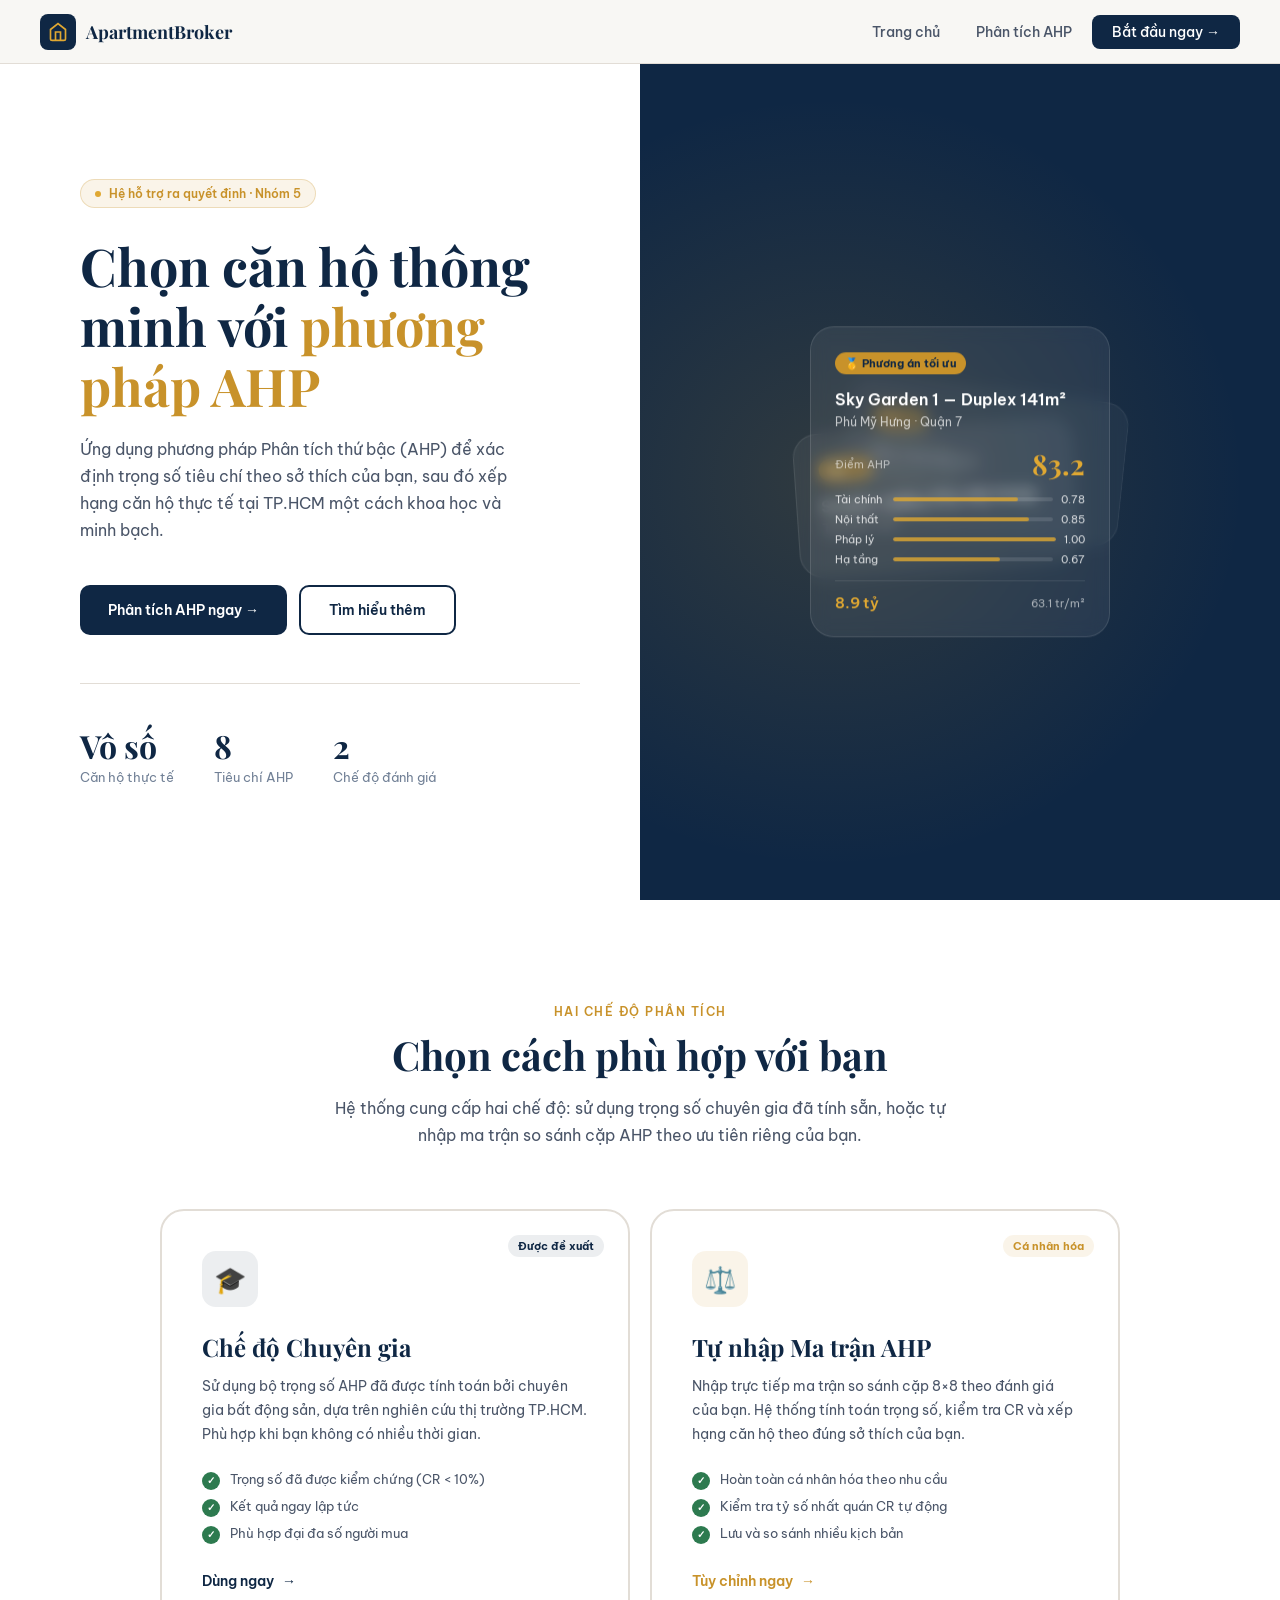
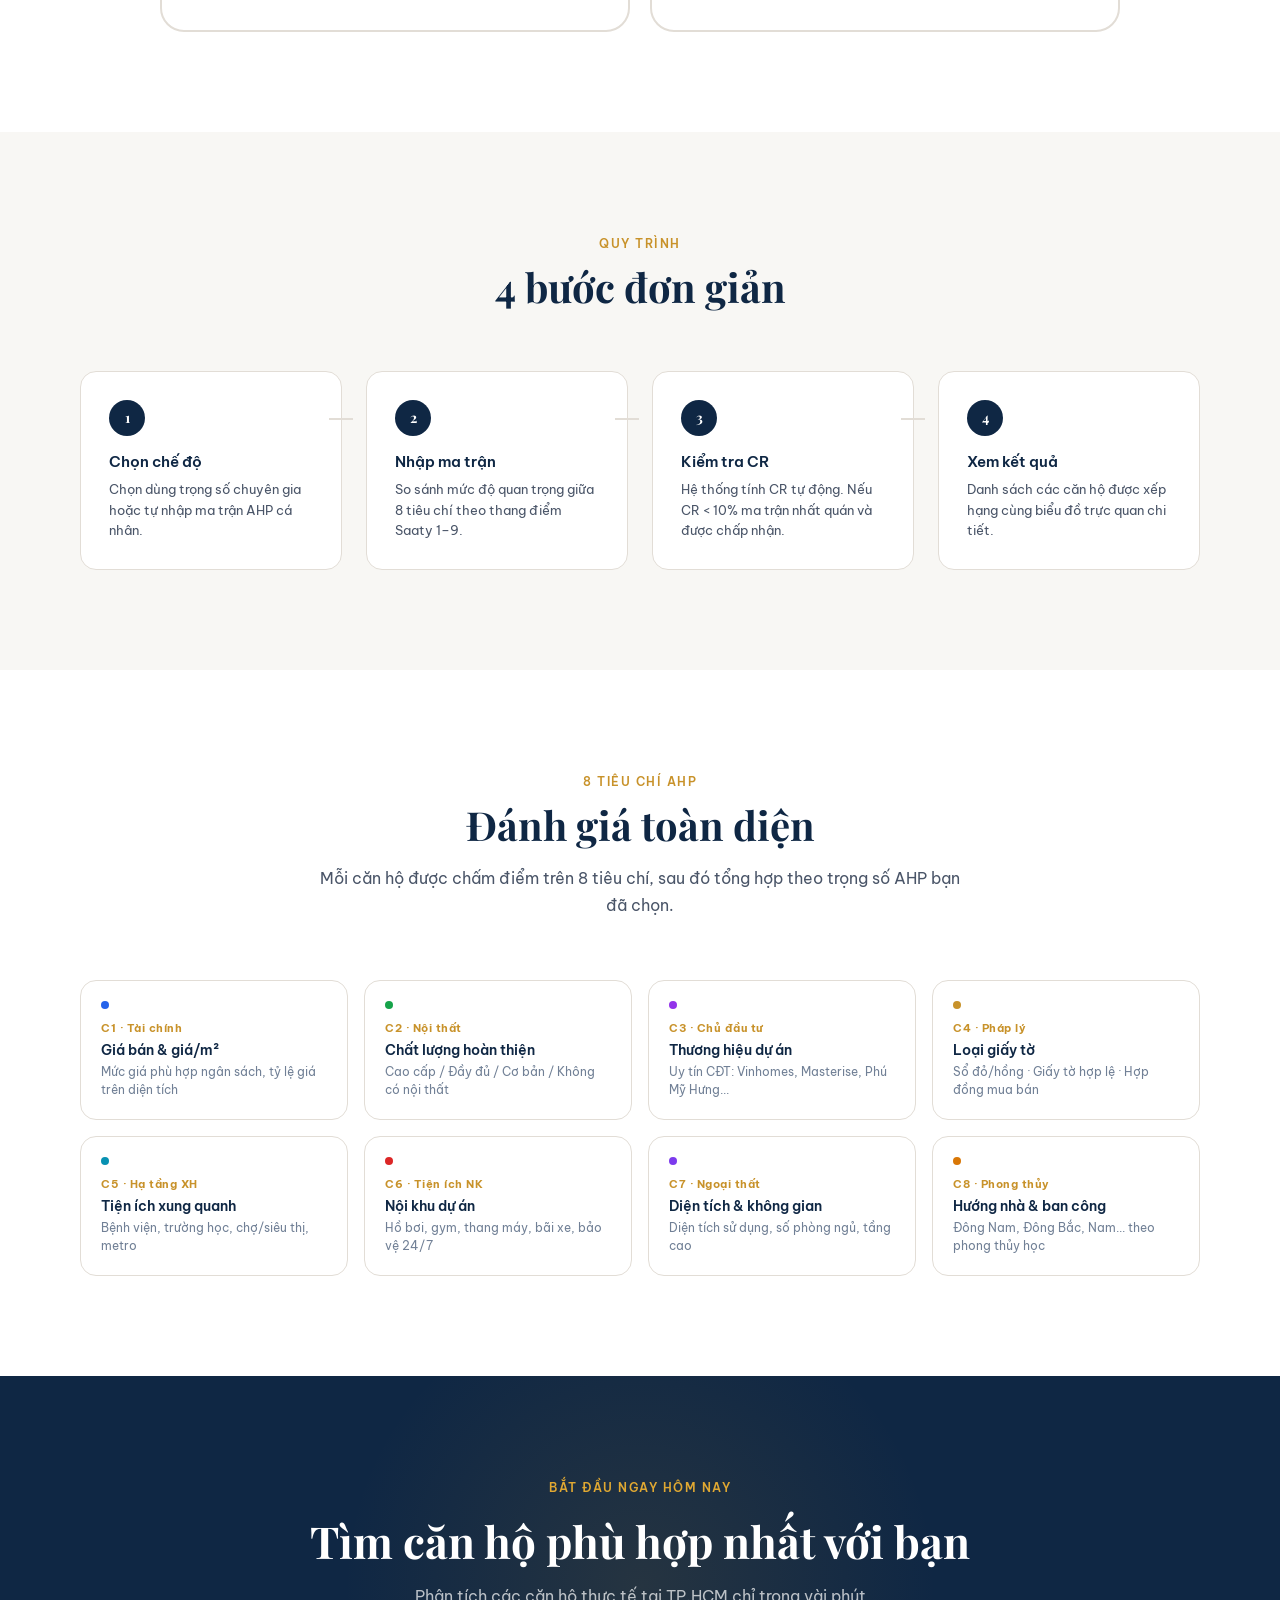
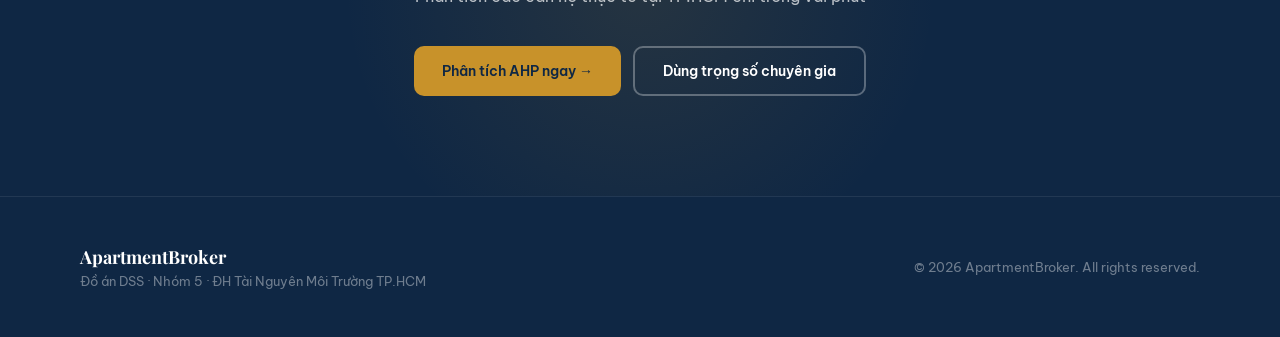
==== Page/index.html @ 1a2596a4 "lan 2" ====
<!DOCTYPE html>
<html lang="vi">

<head>
    <meta charset="UTF-8">
    <meta name="viewport" content="width=device-width, initial-scale=1.0">
    <title>ApartmentBroker — Hệ thống hỗ trợ ra quyết định chọn căn hộ</title>
    <link
        href="https://fonts.googleapis.com/css2?family=Playfair+Display:wght@600;700&family=Be+Vietnam+Pro:wght@300;400;500;600&display=swap"
        rel="stylesheet">
    <link rel="stylesheet" href="./style-index.css">
</head>

<body>
    <!-- Navigation -->
    <nav>
        <a href="index.html" class="nav-logo">
            <div class="nav-logo-icon">
                <svg viewBox="0 0 24 24">
                    <path d="M3 9l9-7 9 7v11a2 2 0 01-2 2H5a2 2 0 01-2-2z" />
                    <polyline points="9 22 9 12 15 12 15 22" />
                </svg>
            </div>
            <span class="nav-brand">ApartmentBroker</span>
        </a>
        <div class="nav-links">
            <a href="index.html">Trang chủ</a>
            <a href="ahp.html">Phân tích AHP</a>
            <a href="ahp.html" class="btn nav-cta">Bắt đầu ngay →</a>
        </div>
    </nav>

    <!-- Hero -->
    <section class="hero">
        <div class="hero-left">
            <div class="hero-tag">Hệ hỗ trợ ra quyết định · Nhóm 5</div>
            <h1 class="hero-h1">Chọn căn hộ thông minh với <em>phương pháp AHP</em></h1>
            <p class="hero-sub">Ứng dụng phương pháp Phân tích thứ bậc (AHP) để xác định trọng số tiêu chí theo sở thích
                của bạn, sau đó xếp hạng căn hộ thực tế tại TP.HCM một cách khoa học và minh bạch.</p>
            <div class="hero-actions">
                <a href="ahp.html" class="btn btn-primary">Phân tích AHP ngay →</a>
                <a href="#how" class="btn btn-outline">Tìm hiểu thêm</a>
            </div>
            <div class="hero-stats">
                <div>
                    <div class="stat-n">Vô số</div>
                    <div class="stat-l">Căn hộ thực tế</div>
                </div>
                <div>
                    <div class="stat-n">8</div>
                    <div class="stat-l">Tiêu chí AHP</div>
                </div>
                <div>
                    <div class="stat-n">2</div>
                    <div class="stat-l">Chế độ đánh giá</div>
                </div>
            </div>
        </div>
        <div class="hero-right">
            <div class="hero-card-stack">
                <div class="hero-card back2">
                    <div class="hc-rank">🥈 #2</div>
                    <div class="hc-title">Scenic Valley Phú Mỹ Hưng</div>
                    <div class="hc-loc">Tân Phú · Q.7</div>
                </div>
                <div class="hero-card back1">
                    <div class="hc-rank">🥉 #3</div>
                    <div class="hc-title">Sky Garden 2</div>
                    <div class="hc-loc">Tân Phong · Q.7</div>
                </div>
                <div class="hero-card main">
                    <div class="hc-rank">🥇 Phương án tối ưu</div>
                    <div class="hc-title">Sky Garden 1 — Duplex 141m²</div>
                    <div class="hc-loc">Phú Mỹ Hưng · Quận 7</div>
                    <div class="hc-score-row">
                        <span class="hc-score-label">Điểm AHP</span>
                        <span class="hc-score-val">83.2</span>
                    </div>
                    <div class="hc-bars">
                        <div class="hc-bar-row"><span style="width:50px">Tài chính</span>
                            <div class="hc-bar-bg">
                                <div class="hc-bar-fill" style="width:78%"></div>
                            </div><span>0.78</span>
                        </div>
                        <div class="hc-bar-row"><span style="width:50px">Nội thất</span>
                            <div class="hc-bar-bg">
                                <div class="hc-bar-fill" style="width:85%"></div>
                            </div><span>0.85</span>
                        </div>
                        <div class="hc-bar-row"><span style="width:50px">Pháp lý</span>
                            <div class="hc-bar-bg">
                                <div class="hc-bar-fill" style="width:100%"></div>
                            </div><span>1.00</span>
                        </div>
                        <div class="hc-bar-row"><span style="width:50px">Hạ tầng</span>
                            <div class="hc-bar-bg">
                                <div class="hc-bar-fill" style="width:67%"></div>
                            </div><span>0.67</span>
                        </div>
                    </div>
                    <div class="hc-price">
                        <span class="hc-price-val">8.9 tỷ</span>
                        <span class="hc-price-m2">63.1 tr/m²</span>
                    </div>
                </div>
            </div>
        </div>
    </section>

    <!-- 2 MODES -->
    <section class="section section-alt" id="how">
        <div class="section-center fade-up">
            <div class="section-tag">Hai chế độ phân tích</div>
            <h2 class="section-h2">Chọn cách phù hợp với bạn</h2>
            <p class="section-sub">Hệ thống cung cấp hai chế độ: sử dụng trọng số chuyên gia đã tính sẵn, hoặc tự nhập
                ma trận so sánh cặp AHP theo ưu tiên riêng của bạn.</p>
        </div>
        <div class="modes-grid fade-up">
            <a href="ahp.html?mode=expert" class="mode-card">
                <span class="mode-badge badge-navy">Được đề xuất</span>
                <div class="mode-icon icon-navy">🎓</div>
                <div class="mode-title">Chế độ Chuyên gia</div>
                <div class="mode-desc">Sử dụng bộ trọng số AHP đã được tính toán bởi chuyên gia bất động sản, dựa trên
                    nghiên cứu thị trường TP.HCM. Phù hợp khi bạn không có nhiều thời gian.</div>
                <div class="mode-points">
                    <div class="mode-point">Trọng số đã được kiểm chứng (CR &lt; 10%)</div>
                    <div class="mode-point">Kết quả ngay lập tức</div>
                    <div class="mode-point">Phù hợp đại đa số người mua</div>
                </div>
                <div class="mode-arrow">Dùng ngay <span>→</span></div>
            </a>
            <a href="ahp.html?mode=custom" class="mode-card gold">
                <span class="mode-badge badge-gold">Cá nhân hóa</span>
                <div class="mode-icon icon-gold">⚖️</div>
                <div class="mode-title">Tự nhập Ma trận AHP</div>
                <div class="mode-desc">Nhập trực tiếp ma trận so sánh cặp 8×8 theo đánh giá của bạn. Hệ thống tính toán
                    trọng số, kiểm tra CR và xếp hạng căn hộ theo đúng sở thích của bạn.</div>
                <div class="mode-points">
                    <div class="mode-point">Hoàn toàn cá nhân hóa theo nhu cầu</div>
                    <div class="mode-point">Kiểm tra tỷ số nhất quán CR tự động</div>
                    <div class="mode-point">Lưu và so sánh nhiều kịch bản</div>
                </div>
                <div class="mode-arrow" style="color:var(--gold)">Tùy chỉnh ngay <span>→</span></div>
            </a>
        </div>
    </section>

    <!-- STEPS -->
    <section class="section" id="steps">
        <div class="section-center fade-up">
            <div class="section-tag">Quy trình</div>
            <h2 class="section-h2">4 bước đơn giản</h2>
        </div>
        <div class="steps fade-up">
            <div class="step">
                <div class="step-num">1</div>
                <div class="step-line"></div>
                <div class="step-title">Chọn chế độ</div>
                <div class="step-desc">Chọn dùng trọng số chuyên gia hoặc tự nhập ma trận AHP cá nhân.</div>
            </div>
            <div class="step">
                <div class="step-num">2</div>
                <div class="step-line"></div>
                <div class="step-title">Nhập ma trận</div>
                <div class="step-desc">So sánh mức độ quan trọng giữa 8 tiêu chí theo thang điểm Saaty 1–9.</div>
            </div>
            <div class="step">
                <div class="step-num">3</div>
                <div class="step-line"></div>
                <div class="step-title">Kiểm tra CR</div>
                <div class="step-desc">Hệ thống tính CR tự động. Nếu CR &lt; 10% ma trận nhất quán và được chấp nhận.
                </div>
            </div>
            <div class="step">
                <div class="step-num">4</div>
                <div class="step-line"></div>
                <div class="step-title">Xem kết quả</div>
                <div class="step-desc">Danh sách các căn hộ được xếp hạng cùng biểu đồ trực quan chi tiết.</div>
            </div>
        </div>
    </section>

    <!-- CRITERIA -->
    <section class="section section-alt">
        <div class="section-center fade-up">
            <div class="section-tag">8 Tiêu chí AHP</div>
            <h2 class="section-h2">Đánh giá toàn diện</h2>
            <p class="section-sub">Mỗi căn hộ được chấm điểm trên 8 tiêu chí, sau đó tổng hợp theo trọng số AHP bạn đã
                chọn.</p>
        </div>
        <div class="criteria-grid fade-up">
            <div class="crit">
                <div class="crit-dot" style="background:#2563eb"></div>
                <div class="crit-id">C1 · Tài chính</div>
                <div class="crit-name">Giá bán & giá/m²</div>
                <div class="crit-desc">Mức giá phù hợp ngân sách, tỷ lệ giá trên diện tích</div>
            </div>
            <div class="crit">
                <div class="crit-dot" style="background:#16a34a"></div>
                <div class="crit-id">C2 · Nội thất</div>
                <div class="crit-name">Chất lượng hoàn thiện</div>
                <div class="crit-desc">Cao cấp / Đầy đủ / Cơ bản / Không có nội thất</div>
            </div>
            <div class="crit">
                <div class="crit-dot" style="background:#9333ea"></div>
                <div class="crit-id">C3 · Chủ đầu tư</div>
                <div class="crit-name">Thương hiệu dự án</div>
                <div class="crit-desc">Uy tín CĐT: Vinhomes, Masterise, Phú Mỹ Hưng...</div>
            </div>
            <div class="crit">
                <div class="crit-dot" style="background:#c8922a"></div>
                <div class="crit-id">C4 · Pháp lý</div>
                <div class="crit-name">Loại giấy tờ</div>
                <div class="crit-desc">Sổ đỏ/hồng · Giấy tờ hợp lệ · Hợp đồng mua bán</div>
            </div>
            <div class="crit">
                <div class="crit-dot" style="background:#0891b2"></div>
                <div class="crit-id">C5 · Hạ tầng XH</div>
                <div class="crit-name">Tiện ích xung quanh</div>
                <div class="crit-desc">Bệnh viện, trường học, chợ/siêu thị, metro</div>
            </div>
            <div class="crit">
                <div class="crit-dot" style="background:#dc2626"></div>
                <div class="crit-id">C6 · Tiện ích NK</div>
                <div class="crit-name">Nội khu dự án</div>
                <div class="crit-desc">Hồ bơi, gym, thang máy, bãi xe, bảo vệ 24/7</div>
            </div>
            <div class="crit">
                <div class="crit-dot" style="background:#7c3aed"></div>
                <div class="crit-id">C7 · Ngoại thất</div>
                <div class="crit-name">Diện tích & không gian</div>
                <div class="crit-desc">Diện tích sử dụng, số phòng ngủ, tầng cao</div>
            </div>
            <div class="crit">
                <div class="crit-dot" style="background:#d97706"></div>
                <div class="crit-id">C8 · Phong thủy</div>
                <div class="crit-name">Hướng nhà & ban công</div>
                <div class="crit-desc">Đông Nam, Đông Bắc, Nam... theo phong thủy học</div>
            </div>
        </div>
    </section>

    <!-- CTA -->
    <section class="cta-section">
        <div style="position:relative;z-index:1">
            <div class="section-tag" style="color:var(--gold2);margin-bottom:16px">Bắt đầu ngay hôm nay</div>
            <h2 class="cta-h2">Tìm căn hộ phù hợp nhất với bạn</h2>
            <p class="cta-sub">Phân tích các căn hộ thực tế tại TP.HCM chỉ trong vài phút</p>
            <div style="display:flex;gap:12px;justify-content:center;flex-wrap:wrap">
                <a href="ahp.html" class="btn btn-gold">Phân tích AHP ngay →</a>
                <a href="ahp.html?mode=expert" class="btn btn-ghost-white">Dùng trọng số chuyên gia</a>
            </div>
        </div>
    </section>

    <!-- FOOTER -->
    <footer>
        <div>
            <div class="footer-brand">ApartmentBroker</div>
            <div class="footer-text" style="margin-top:4px">Đồ án DSS · Nhóm 5 · ĐH Tài Nguyên Môi Trường TP.HCM</div>
        </div>
        <div class="footer-text">© 2026 ApartmentBroker. All rights reserved.</div>
    </footer>

    <script>
        // Scroll animations
        const obs = new IntersectionObserver(entries => {
            entries.forEach(e => { if (e.isIntersecting) e.target.classList.add('visible') });
        }, { threshold: .1 });
        document.querySelectorAll('.fade-up').forEach(el => obs.observe(el));
    </script>
</body>

</html>
---- Page/style-index.css ----
* {
    margin: 0;
    padding: 0;
    box-sizing: border-box
}

:root {
    --navy: #0f2744;
    --navy2: #1a3a5c;
    --navy3: #234870;
    --gold: #c8922a;
    --gold2: #e0a832;
    --gold3: #f5c842;
    --bg: #f8f7f4;
    --bg2: #ffffff;
    --bg3: #f0ede8;
    --text: #1a1a1a;
    --text2: #4a5568;
    --text3: #718096;
    --border: #e2ddd6;
    --green: #2d7a4f;
    --r: 10px;
    --r2: 16px;
    --r3: 24px;
    --shadow: 0 4px 24px rgba(15, 39, 68, .08);
    --shadow2: 0 8px 40px rgba(15, 39, 68, .14);
}

html {
    scroll-behavior: smooth
}

body {
    font-family: 'Be Vietnam Pro', sans-serif;
    background: var(--bg);
    color: var(--text);
    overflow-x: hidden
}

/* ── NAV ── */
nav {
    position: fixed;
    top: 0;
    left: 0;
    right: 0;
    z-index: 100;
    background: rgba(248, 247, 244, .95);
    backdrop-filter: blur(12px);
    border-bottom: 1px solid var(--border);
    padding: 0 40px;
    height: 64px;
    display: flex;
    align-items: center;
    gap: 32px
}

.nav-logo {
    display: flex;
    align-items: center;
    gap: 10px;
    text-decoration: none
}

.nav-logo-icon {
    width: 36px;
    height: 36px;
    background: var(--navy);
    border-radius: 8px;
    display: flex;
    align-items: center;
    justify-content: center
}

.nav-logo-icon svg {
    width: 20px;
    height: 20px;
    fill: none;
    stroke: var(--gold2);
    stroke-width: 2
}

.nav-brand {
    font-family: 'Playfair Display', serif;
    font-size: 18px;
    font-weight: 700;
    color: var(--navy)
}

.nav-links {
    display: flex;
    gap: 4px;
    margin-left: auto
}

.nav-links a {
    padding: 8px 16px;
    border-radius: 8px;
    font-size: 14px;
    font-weight: 500;
    color: var(--text2);
    text-decoration: none;
    transition: .15s
}

.nav-links a:hover {
    color: var(--navy);
    background: var(--bg3)
}

.nav-cta {
    background: var(--navy) !important;
    color: white !important;
    padding: 8px 20px !important
}

.nav-cta:hover {
    background: var(--navy2) !important
}

/* ── HERO ── */
.hero {
    min-height: 100vh;
    display: grid;
    grid-template-columns: 1fr 1fr;
    gap: 0;
    padding-top: 64px;
    overflow: hidden
}

.hero-left {
    padding: 80px 60px 80px 80px;
    display: flex;
    flex-direction: column;
    justify-content: center;
    background: var(--bg2)
}

.hero-tag {
    display: inline-flex;
    align-items: center;
    gap: 8px;
    background: rgba(200, 146, 42, .1);
    border: 1px solid rgba(200, 146, 42, .25);
    border-radius: 100px;
    padding: 6px 14px;
    font-size: 12px;
    font-weight: 600;
    color: var(--gold);
    margin-bottom: 28px;
    width: fit-content
}

.hero-tag::before {
    content: '';
    width: 6px;
    height: 6px;
    background: var(--gold2);
    border-radius: 50%
}

.hero-h1 {
    font-family: 'Playfair Display', serif;
    font-size: 52px;
    font-weight: 700;
    line-height: 1.15;
    color: var(--navy);
    margin-bottom: 20px
}

.hero-h1 em {
    font-style: normal;
    color: var(--gold)
}

.hero-sub {
    font-size: 16px;
    color: var(--text2);
    line-height: 1.7;
    max-width: 440px;
    margin-bottom: 40px
}

.hero-actions {
    display: flex;
    gap: 12px;
    flex-wrap: wrap
}

.btn {
    padding: 14px 28px;
    border-radius: var(--r);
    border: none;
    font-family: 'Be Vietnam Pro', sans-serif;
    font-size: 14px;
    font-weight: 600;
    cursor: pointer;
    transition: .2s;
    text-decoration: none;
    display: inline-flex;
    align-items: center;
    gap: 8px
}

.btn-primary {
    background: var(--navy);
    color: white
}

.btn-primary:hover {
    background: var(--navy2);
    transform: translateY(-1px);
    box-shadow: var(--shadow2)
}

.btn-outline {
    background: transparent;
    color: var(--navy);
    border: 2px solid var(--navy)
}

.btn-outline:hover {
    background: var(--navy);
    color: white
}

.hero-stats {
    display: flex;
    gap: 40px;
    margin-top: 48px;
    padding-top: 40px;
    border-top: 1px solid var(--border)
}

.stat-n {
    font-family: 'Playfair Display', serif;
    font-size: 32px;
    font-weight: 700;
    color: var(--navy)
}

.stat-l {
    font-size: 13px;
    color: var(--text3);
    margin-top: 2px
}

.hero-right {
    background: var(--navy);
    position: relative;
    overflow: hidden;
    display: flex;
    align-items: center;
    justify-content: center
}

.hero-right::before {
    content: '';
    position: absolute;
    inset: 0;
    background: radial-gradient(ellipse at 30% 50%, rgba(200, 146, 42, .18) 0%, transparent 65%)
}

.hero-card-stack {
    position: relative;
    width: 340px;
    height: 420px
}

.hero-card {
    position: absolute;
    background: rgba(255, 255, 255, .07);
    backdrop-filter: blur(8px);
    border: 1px solid rgba(255, 255, 255, .12);
    border-radius: var(--r3);
    padding: 24px;
    color: white
}

.hero-card.main {
    width: 300px;
    top: 50%;
    left: 50%;
    transform: translate(-50%, -50%);
    z-index: 3
}

.hero-card.back1 {
    width: 280px;
    top: calc(50% - 20px);
    left: calc(50% + 24px);
    transform: translate(-50%, -50%) rotate(6deg);
    z-index: 1;
    opacity: .5
}

.hero-card.back2 {
    width: 280px;
    top: calc(50% + 16px);
    left: calc(50% - 24px);
    transform: translate(-50%, -50%) rotate(-4deg);
    z-index: 2;
    opacity: .7
}

.hc-rank {
    display: inline-flex;
    align-items: center;
    gap: 6px;
    background: var(--gold);
    color: var(--navy);
    font-size: 11px;
    font-weight: 700;
    padding: 4px 10px;
    border-radius: 100px;
    margin-bottom: 14px
}

.hc-title {
    font-size: 16px;
    font-weight: 600;
    margin-bottom: 4px;
    line-height: 1.4
}

.hc-loc {
    font-size: 12px;
    opacity: .7;
    margin-bottom: 16px
}

.hc-score-row {
    display: flex;
    justify-content: space-between;
    align-items: center;
    margin-bottom: 10px
}

.hc-score-label {
    font-size: 11px;
    opacity: .6
}

.hc-score-val {
    font-family: 'Playfair Display', serif;
    font-size: 28px;
    font-weight: 700;
    color: var(--gold2)
}

.hc-bars {
    display: flex;
    flex-direction: column;
    gap: 6px
}

.hc-bar-row {
    display: flex;
    align-items: center;
    gap: 8px;
    font-size: 11px;
    opacity: .8
}

.hc-bar-bg {
    flex: 1;
    height: 4px;
    background: rgba(255, 255, 255, .15);
    border-radius: 2px;
    overflow: hidden
}

.hc-bar-fill {
    height: 100%;
    background: var(--gold2);
    border-radius: 2px
}

.hc-price {
    margin-top: 14px;
    padding-top: 12px;
    border-top: 1px solid rgba(255, 255, 255, .1);
    display: flex;
    justify-content: space-between;
    align-items: center
}

.hc-price-val {
    font-size: 15px;
    font-weight: 600;
    color: var(--gold2)
}

.hc-price-m2 {
    font-size: 11px;
    opacity: .6
}

/* ── HOW IT WORKS ── */
.section {
    padding: 100px 80px
}

.section-alt {
    background: var(--bg2)
}

.section-center {
    text-align: center;
    max-width: 640px;
    margin: 0 auto 60px
}

.section-tag {
    display: inline-block;
    font-size: 12px;
    font-weight: 600;
    color: var(--gold);
    text-transform: uppercase;
    letter-spacing: 1.5px;
    margin-bottom: 12px
}

.section-h2 {
    font-family: 'Playfair Display', serif;
    font-size: 40px;
    font-weight: 700;
    color: var(--navy);
    line-height: 1.2;
    margin-bottom: 16px
}

.section-sub {
    font-size: 16px;
    color: var(--text2);
    line-height: 1.7
}

.modes-grid {
    display: grid;
    grid-template-columns: 1fr 1fr;
    gap: 20px;
    max-width: 960px;
    margin: 0 auto
}

.mode-card {
    background: var(--bg2);
    border: 2px solid var(--border);
    border-radius: var(--r3);
    padding: 40px;
    position: relative;
    overflow: hidden;
    transition: .25s;
    cursor: pointer;
    text-decoration: none;
    display: block
}

.mode-card:hover {
    border-color: var(--navy);
    transform: translateY(-4px);
    box-shadow: var(--shadow2)
}

.mode-card.gold:hover {
    border-color: var(--gold)
}

.mode-badge {
    position: absolute;
    top: 24px;
    right: 24px;
    font-size: 11px;
    font-weight: 700;
    padding: 4px 10px;
    border-radius: 100px
}

.badge-navy {
    background: rgba(15, 39, 68, .08);
    color: var(--navy)
}

.badge-gold {
    background: rgba(200, 146, 42, .1);
    color: var(--gold)
}

.mode-icon {
    width: 56px;
    height: 56px;
    border-radius: 14px;
    display: flex;
    align-items: center;
    justify-content: center;
    margin-bottom: 24px;
    font-size: 26px
}

.icon-navy {
    background: rgba(15, 39, 68, .08)
}

.icon-gold {
    background: rgba(200, 146, 42, .1)
}

.mode-title {
    font-family: 'Playfair Display', serif;
    font-size: 24px;
    font-weight: 700;
    color: var(--navy);
    margin-bottom: 12px
}

.mode-desc {
    font-size: 14px;
    color: var(--text2);
    line-height: 1.7;
    margin-bottom: 24px
}

.mode-points {
    display: flex;
    flex-direction: column;
    gap: 8px
}

.mode-point {
    display: flex;
    align-items: flex-start;
    gap: 10px;
    font-size: 13px;
    color: var(--text2)
}

.mode-point::before {
    content: '✓';
    width: 18px;
    height: 18px;
    background: var(--green);
    color: white;
    border-radius: 50%;
    display: flex;
    align-items: center;
    justify-content: center;
    font-size: 10px;
    font-weight: 700;
    flex-shrink: 0;
    margin-top: 1px
}

.mode-arrow {
    display: flex;
    align-items: center;
    gap: 8px;
    margin-top: 28px;
    font-size: 14px;
    font-weight: 600;
    color: var(--navy)
}

.mode-card.gold .mode-arrow {
    color: var(--gold)
}

/* ── STEPS ── */
.steps {
    display: grid;
    grid-template-columns: repeat(4, 1fr);
    gap: 24px
}

.step {
    background: var(--bg2);
    border-radius: var(--r2);
    padding: 28px;
    border: 1px solid var(--border);
    position: relative
}

.step-num {
    width: 36px;
    height: 36px;
    background: var(--navy);
    color: white;
    border-radius: 50%;
    display: flex;
    align-items: center;
    justify-content: center;
    font-size: 14px;
    font-weight: 700;
    margin-bottom: 16px;
    font-family: 'Playfair Display', serif
}

.step-line {
    position: absolute;
    top: 46px;
    right: -12px;
    width: 24px;
    height: 2px;
    background: var(--border);
    z-index: 1
}

.step:last-child .step-line {
    display: none
}

.step-title {
    font-size: 15px;
    font-weight: 600;
    color: var(--navy);
    margin-bottom: 8px
}

.step-desc {
    font-size: 13px;
    color: var(--text2);
    line-height: 1.6
}

/* ── CRITERIA ── */
.criteria-grid {
    display: grid;
    grid-template-columns: repeat(4, 1fr);
    gap: 16px
}

.crit {
    background: var(--bg2);
    border: 1px solid var(--border);
    border-radius: var(--r2);
    padding: 20px;
    transition: .2s
}

.crit:hover {
    border-color: var(--navy);
    box-shadow: var(--shadow)
}

.crit-id {
    font-size: 11px;
    font-weight: 700;
    color: var(--gold);
    letter-spacing: .5px;
    margin-bottom: 6px
}

.crit-name {
    font-size: 14px;
    font-weight: 600;
    color: var(--navy);
    margin-bottom: 4px
}

.crit-desc {
    font-size: 12px;
    color: var(--text3);
    line-height: 1.5
}

.crit-dot {
    width: 8px;
    height: 8px;
    border-radius: 50%;
    margin-bottom: 12px
}

/* ── CTA ── */
.cta-section {
    background: var(--navy);
    padding: 100px 80px;
    text-align: center;
    position: relative;
    overflow: hidden
}

.cta-section::before {
    content: '';
    position: absolute;
    width: 600px;
    height: 600px;
    background: radial-gradient(circle, rgba(200, 146, 42, .12) 0%, transparent 70%);
    top: 50%;
    left: 50%;
    transform: translate(-50%, -50%);
    pointer-events: none
}

.cta-h2 {
    font-family: 'Playfair Display', serif;
    font-size: 44px;
    font-weight: 700;
    color: white;
    margin-bottom: 16px
}

.cta-sub {
    font-size: 16px;
    color: rgba(255, 255, 255, .7);
    margin-bottom: 40px
}

.btn-gold {
    background: var(--gold);
    color: var(--navy)
}

.btn-gold:hover {
    background: var(--gold2);
    transform: translateY(-2px)
}

.btn-ghost-white {
    background: transparent;
    color: white;
    border: 2px solid rgba(255, 255, 255, .3)
}

.btn-ghost-white:hover {
    background: rgba(255, 255, 255, .08)
}

/* ── FOOTER ── */
footer {
    background: var(--navy);
    border-top: 1px solid rgba(255, 255, 255, .08);
    padding: 48px 80px;
    display: flex;
    align-items: center;
    justify-content: space-between
}

.footer-brand {
    font-family: 'Playfair Display', serif;
    font-size: 18px;
    color: white;
    font-weight: 700
}

.footer-text {
    font-size: 13px;
    color: rgba(255, 255, 255, .4)
}

/* ── ANIMATIONS ── */
@keyframes fadeUp {
    from {
        opacity: 0;
        transform: translateY(28px)
    }

    to {
        opacity: 1;
        transform: translateY(0)
    }
}

@keyframes floatCard {

    0%,
    100% {
        transform: translate(-50%, -50%) translateY(0)
    }

    50% {
        transform: translate(-50%, -50%) translateY(-10px)
    }
}

.hero-card.main {
    animation: floatCard 4s ease-in-out infinite
}

.fade-up {
    opacity: 0;
    transform: translateY(28px);
    transition: opacity .6s ease, transform .6s ease
}

.fade-up.visible {
    opacity: 1;
    transform: translateY(0)
}

@media(max-width:900px) {
    .hero {
        grid-template-columns: 1fr
    }

    .hero-right {
        min-height: 380px
    }

    .hero-left {
        padding: 60px 32px
    }

    .hero-h1 {
        font-size: 38px
    }

    .section {
        padding: 60px 32px
    }

    .modes-grid,
    .steps,
    .criteria-grid {
        grid-template-columns: 1fr
    }

    nav {
        padding: 0 20px
    }

    .nav-links a:not(.nav-cta) {
        display: none
    }
}
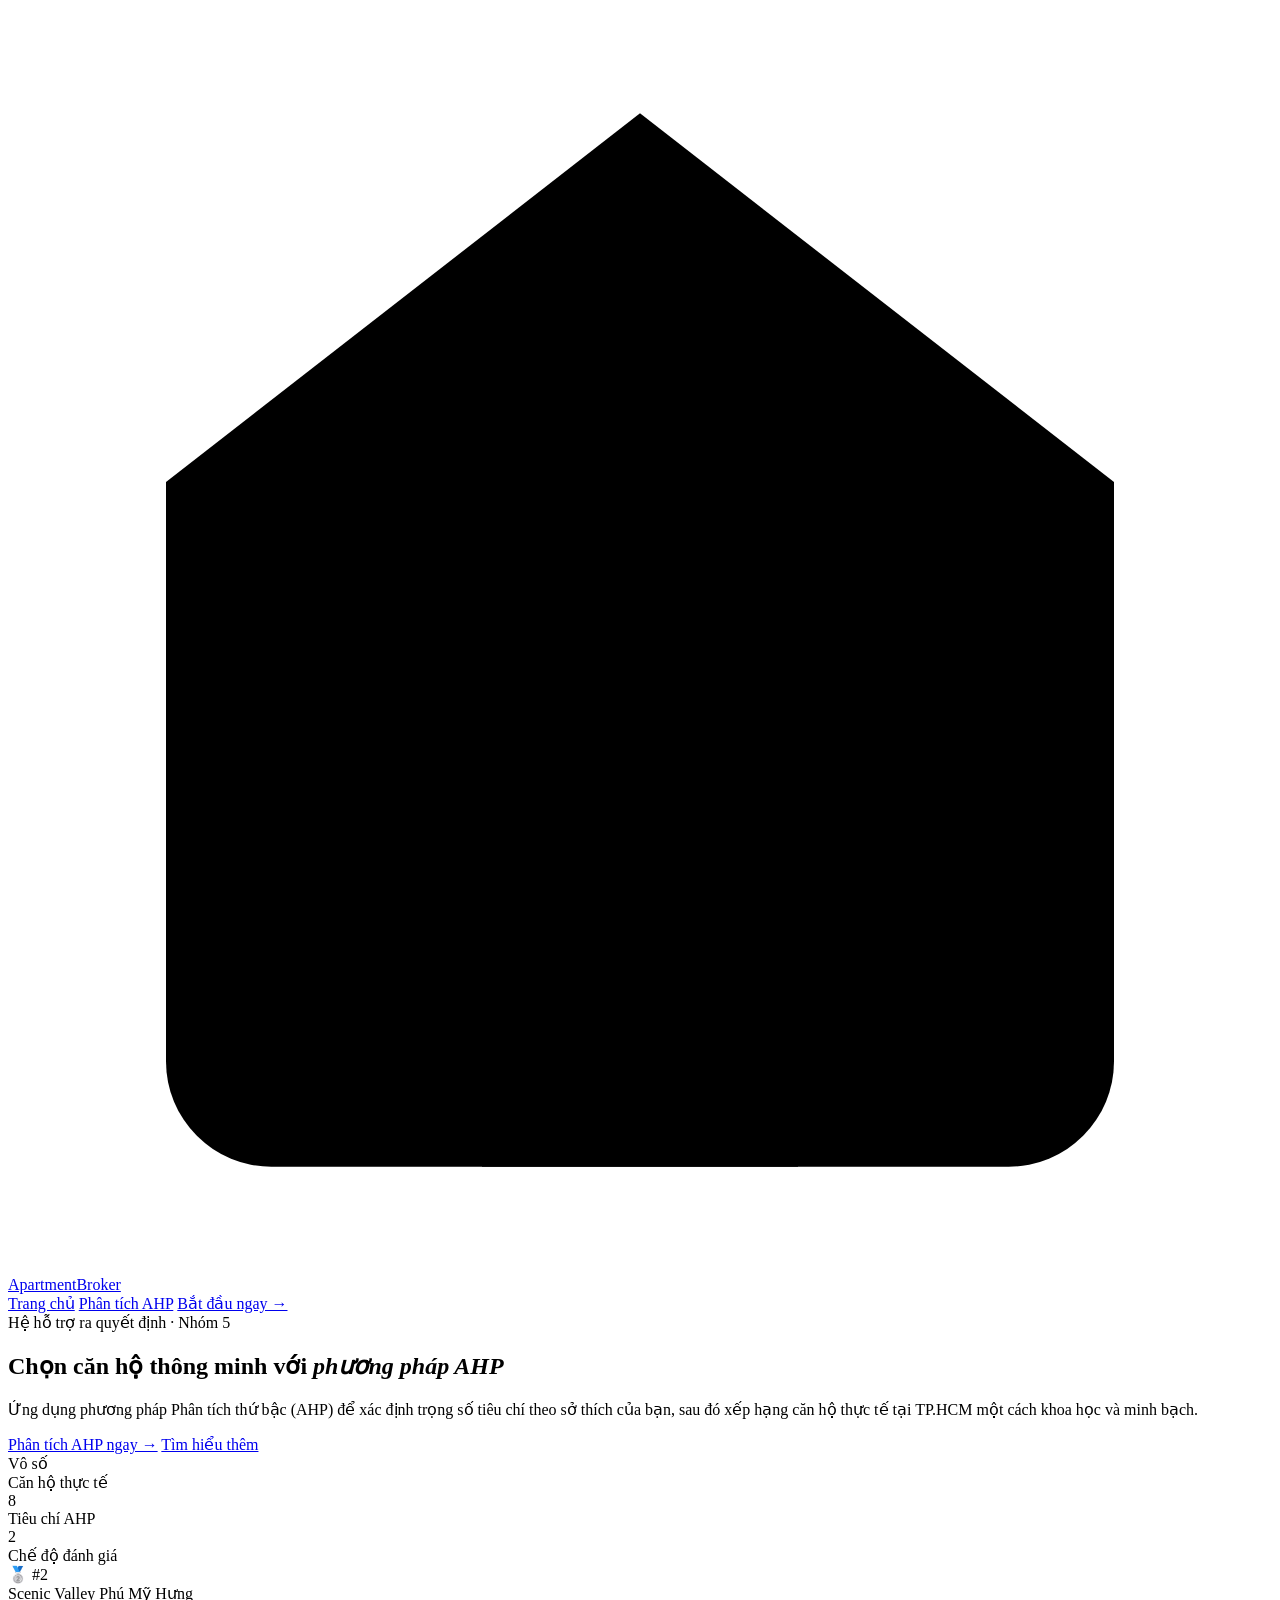
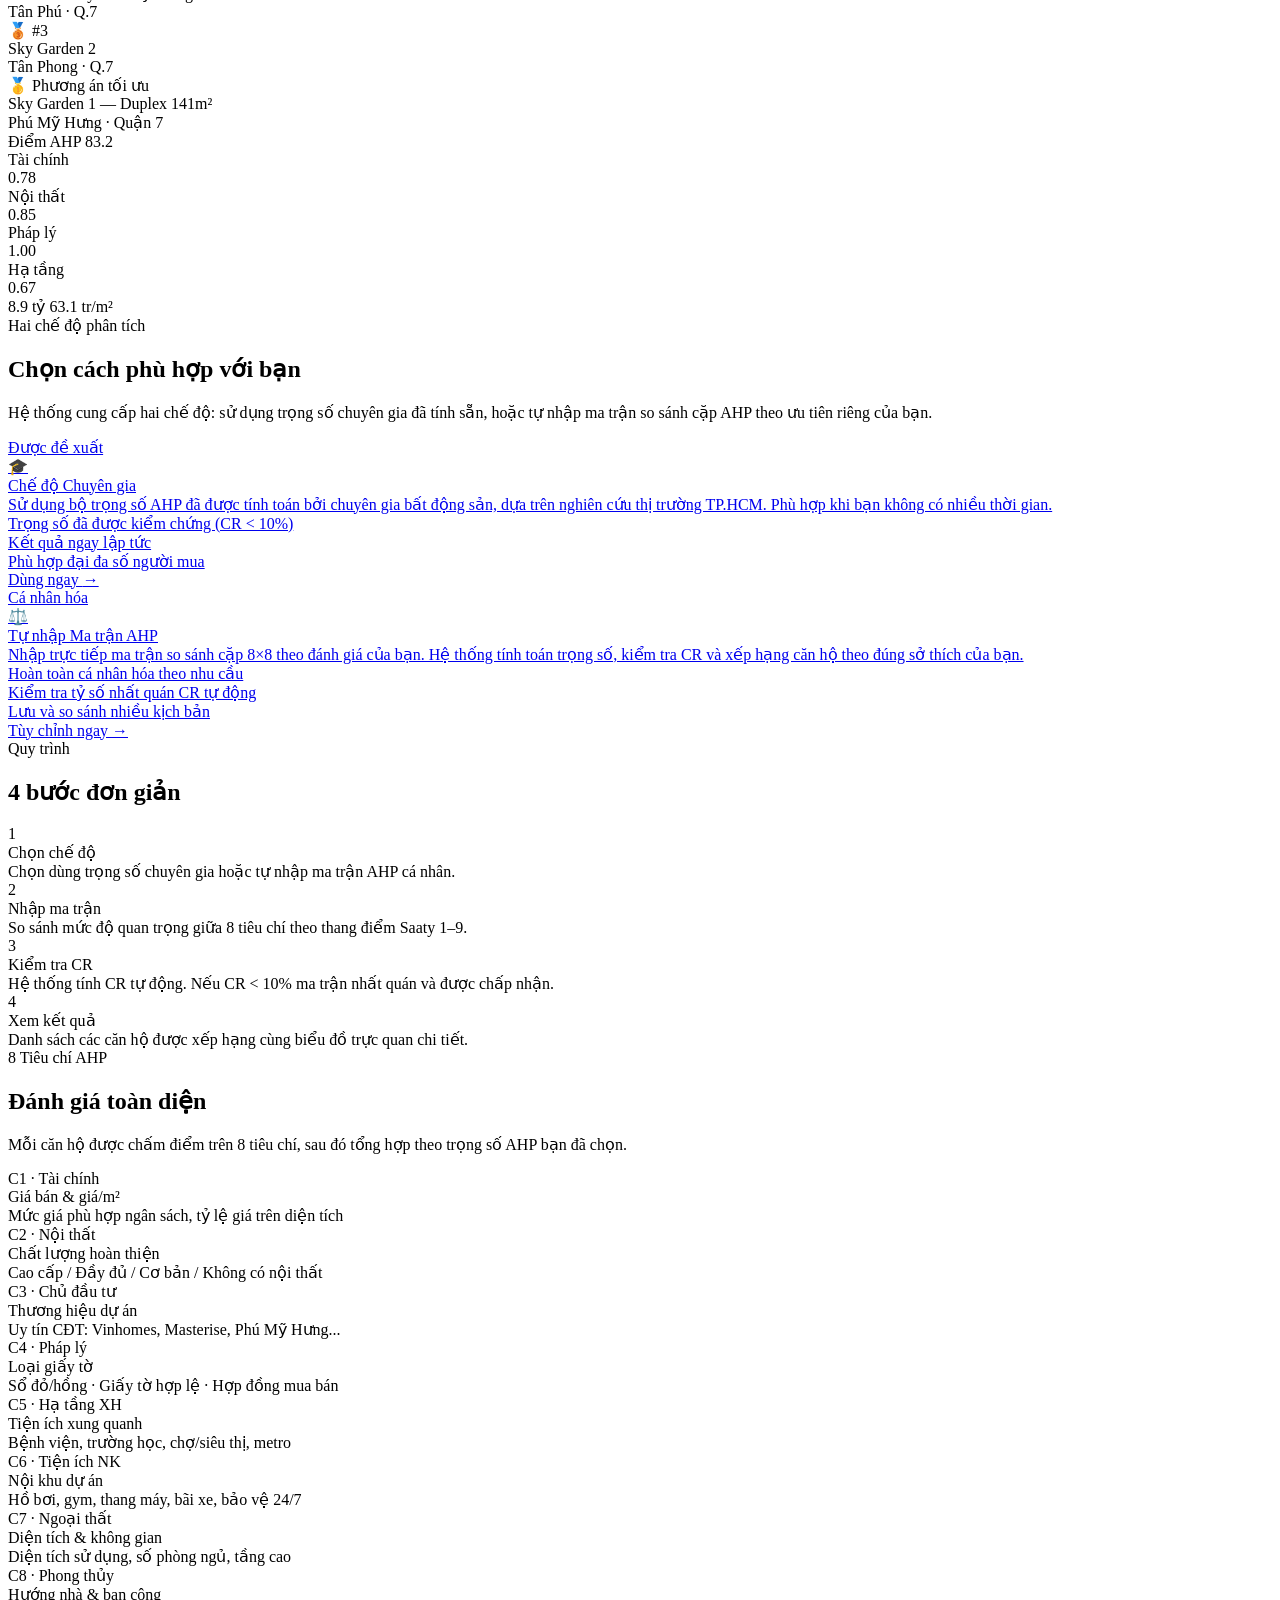
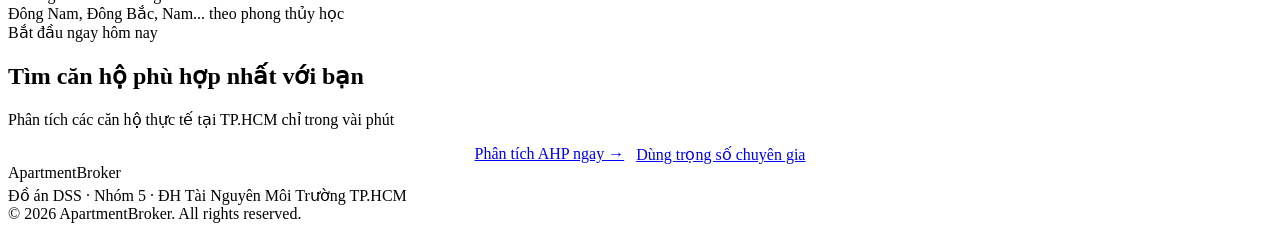
==== commit d2dd3c1c: "Sửa gộp server, cập nhật README, sửa lại  pipeline data, sửa cấu trúc các đường dẫn" ====
--- a/Page/index.html
+++ b/Page/index.html
@@ -8,13 +8,13 @@
     <link
         href="https://fonts.googleapis.com/css2?family=Playfair+Display:wght@600;700&family=Be+Vietnam+Pro:wght@300;400;500;600&display=swap"
         rel="stylesheet">
-    <link rel="stylesheet" href="./style-index.css">
+    <link rel="stylesheet" href="/static/style-index.css">
 </head>
 
 <body>
     <!-- Navigation -->
     <nav>
-        <a href="index.html" class="nav-logo">
+        <a href="home" class="nav-logo">
             <div class="nav-logo-icon">
                 <svg viewBox="0 0 24 24">
                     <path d="M3 9l9-7 9 7v11a2 2 0 01-2 2H5a2 2 0 01-2-2z" />
@@ -24,9 +24,9 @@
             <span class="nav-brand">ApartmentBroker</span>
         </a>
         <div class="nav-links">
-            <a href="index.html">Trang chủ</a>
-            <a href="ahp.html">Phân tích AHP</a>
-            <a href="ahp.html" class="btn nav-cta">Bắt đầu ngay →</a>
+            <a href="home">Trang chủ</a>
+            <a href="ahp">Phân tích AHP</a>
+            <a href="ahp" class="btn nav-cta">Bắt đầu ngay →</a>
         </div>
     </nav>
 
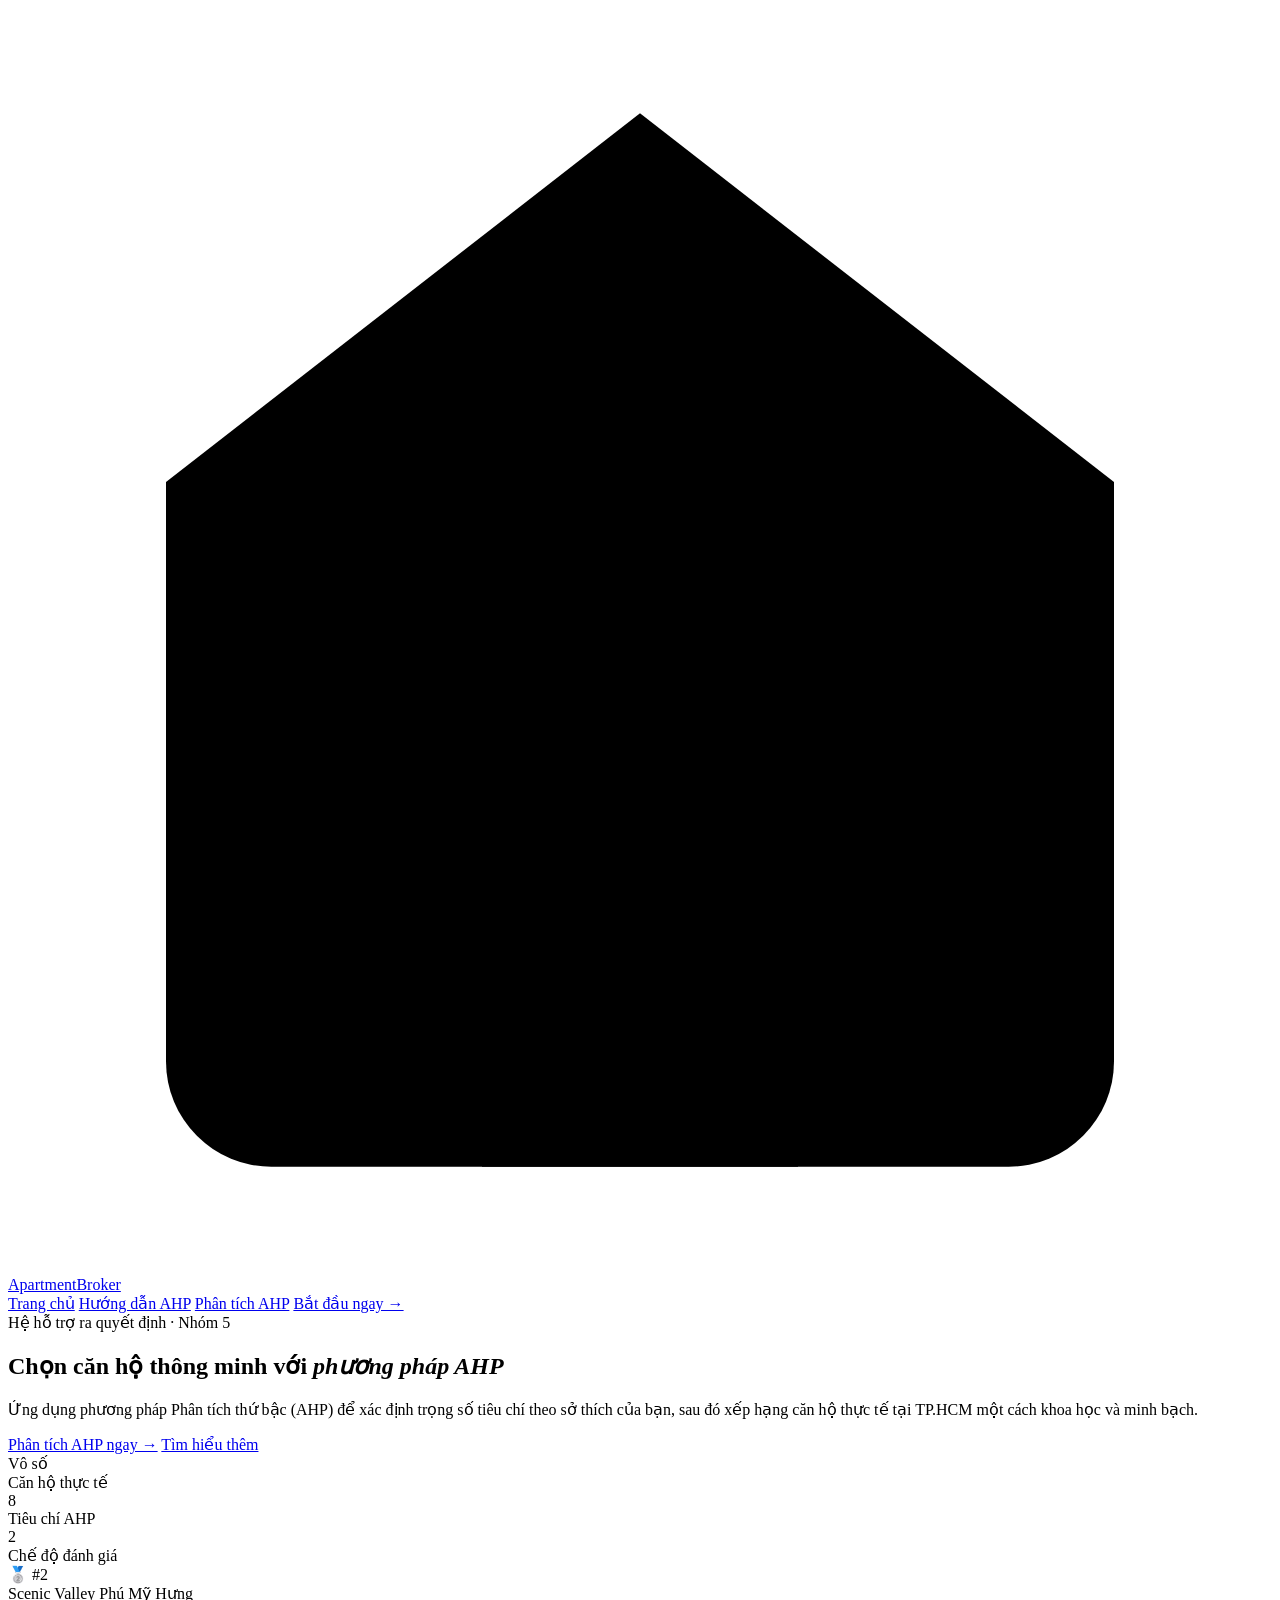
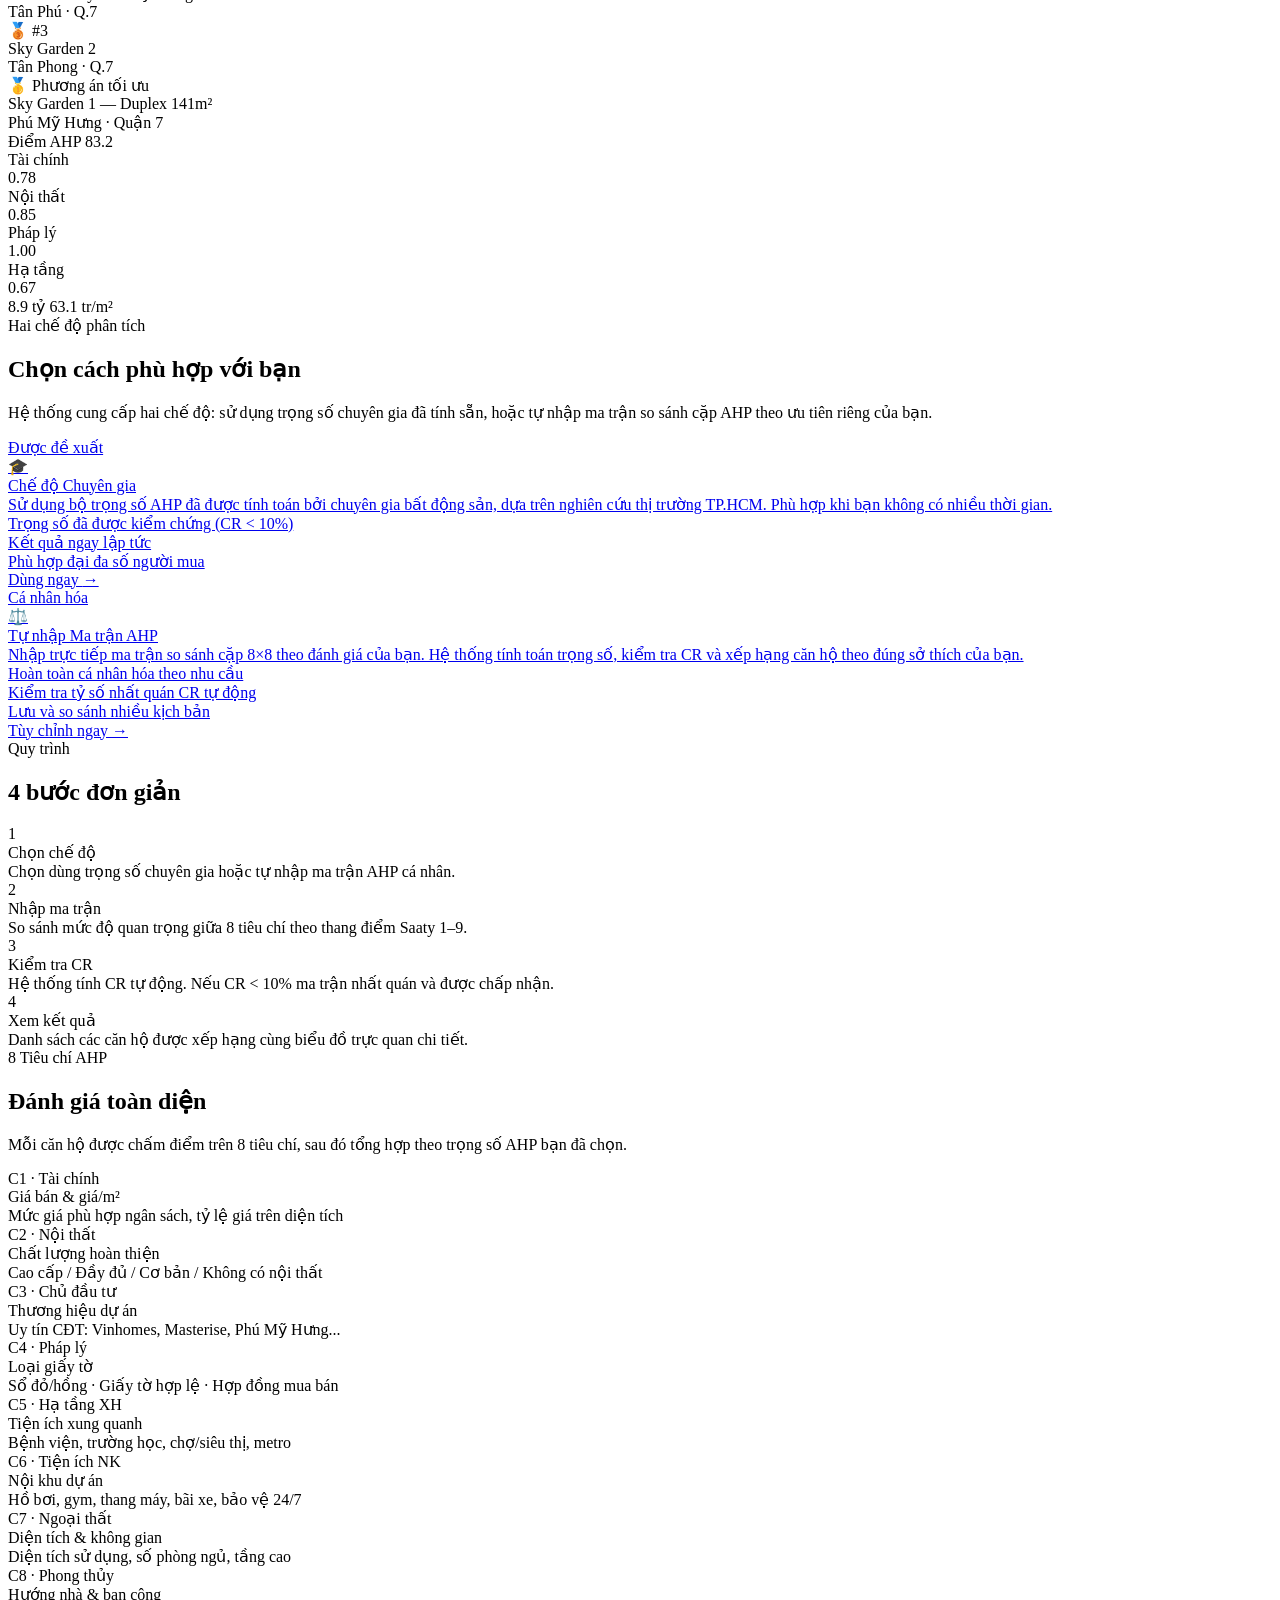
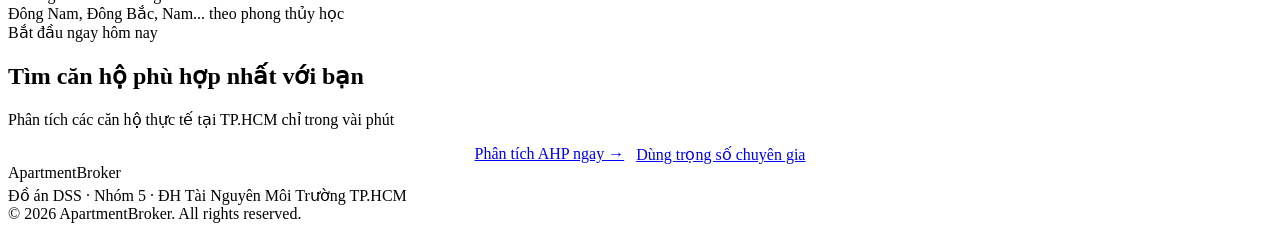
==== commit d4514a79: "thêm dockerfile và docker-compose, fix một vài lỗi" ====
--- a/Page/index.html
+++ b/Page/index.html
@@ -25,6 +25,7 @@
         </a>
         <div class="nav-links">
             <a href="home">Trang chủ</a>
+            <a href="guide">Hướng dẫn AHP</a>
             <a href="ahp">Phân tích AHP</a>
             <a href="ahp" class="btn nav-cta">Bắt đầu ngay →</a>
         </div>
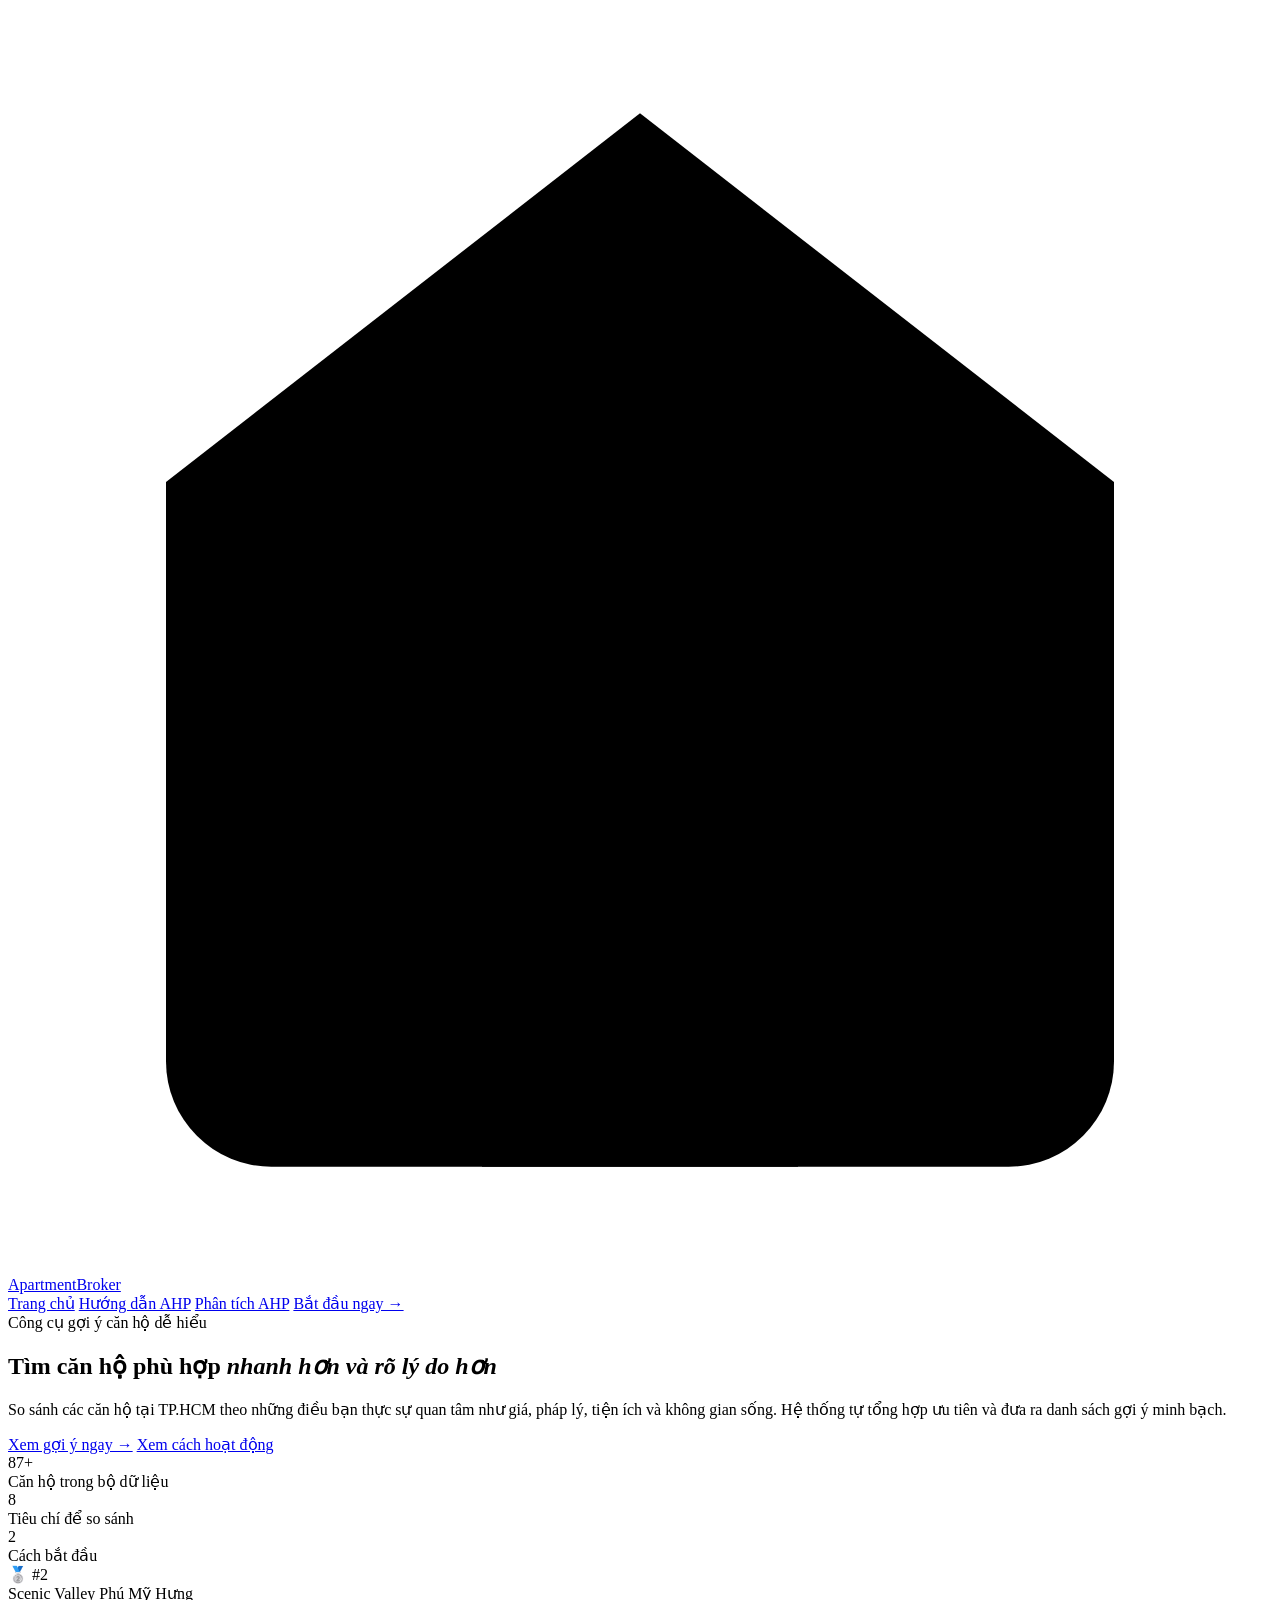
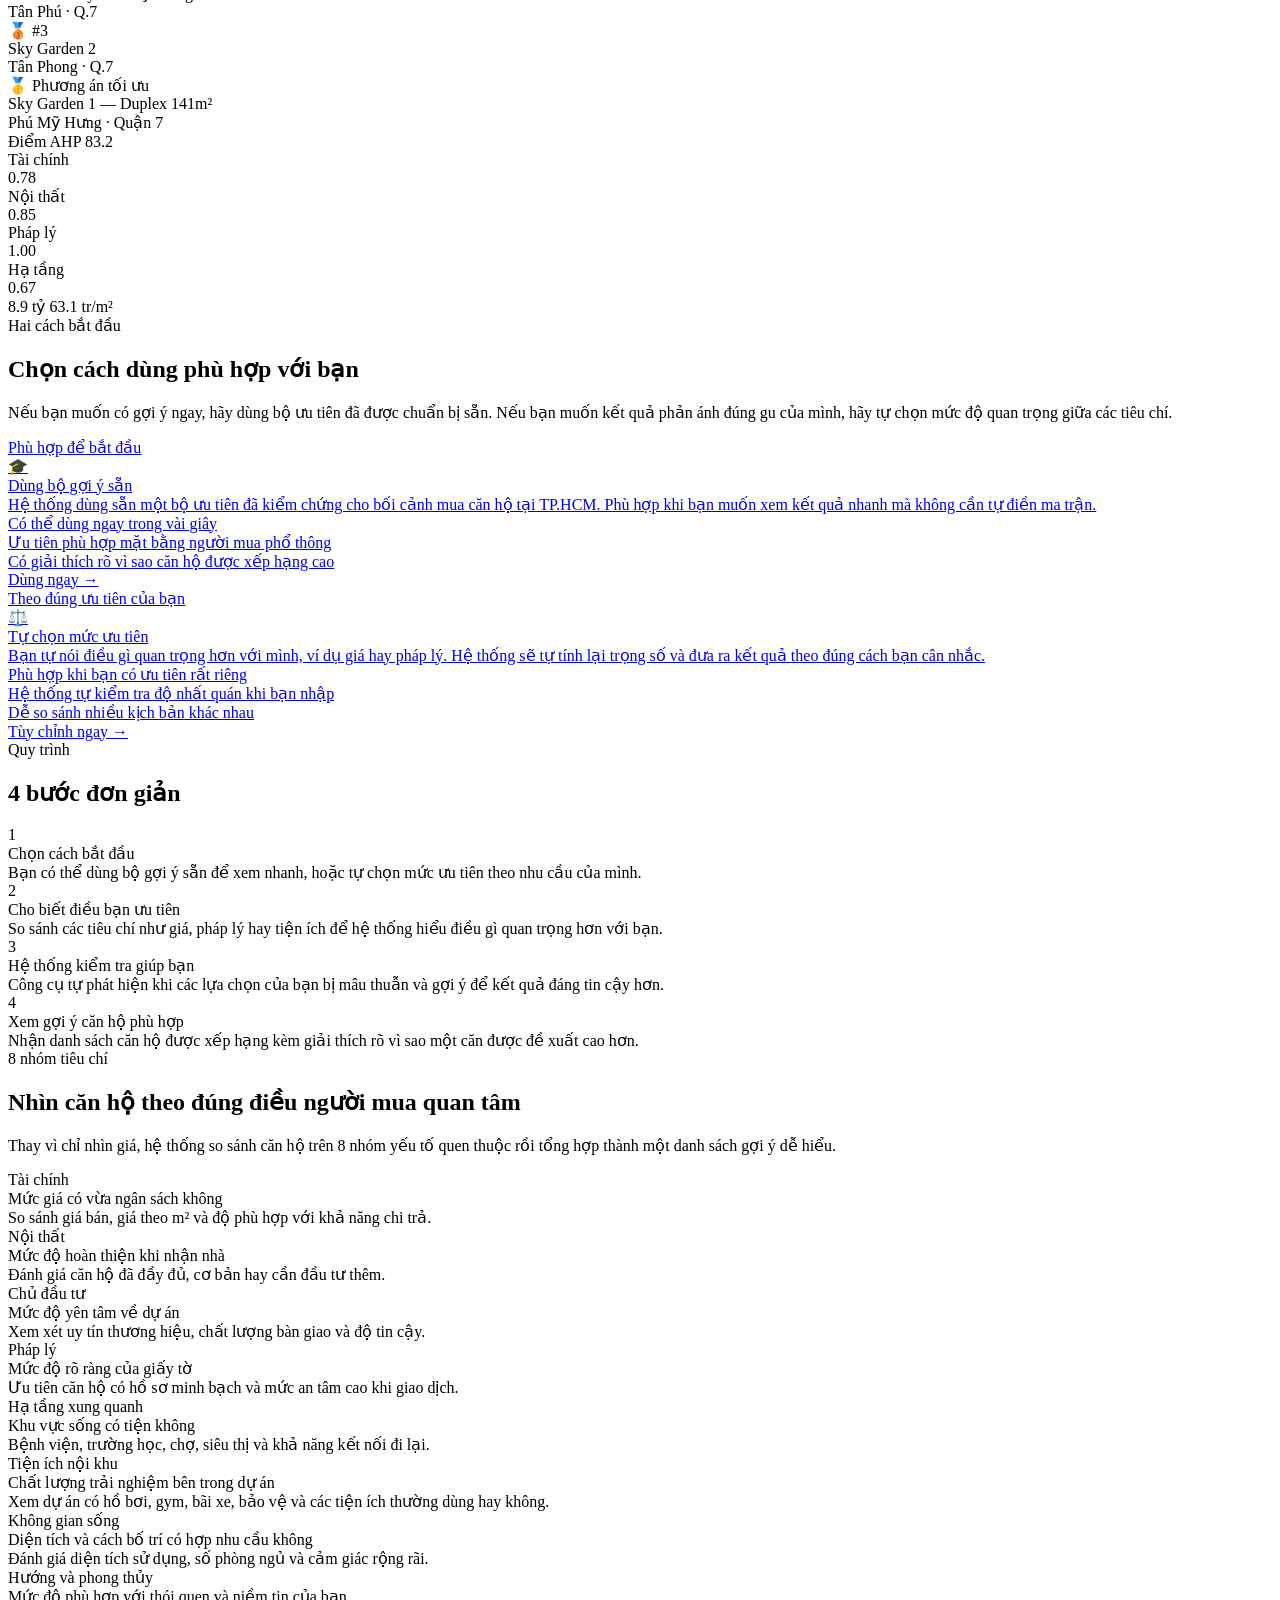
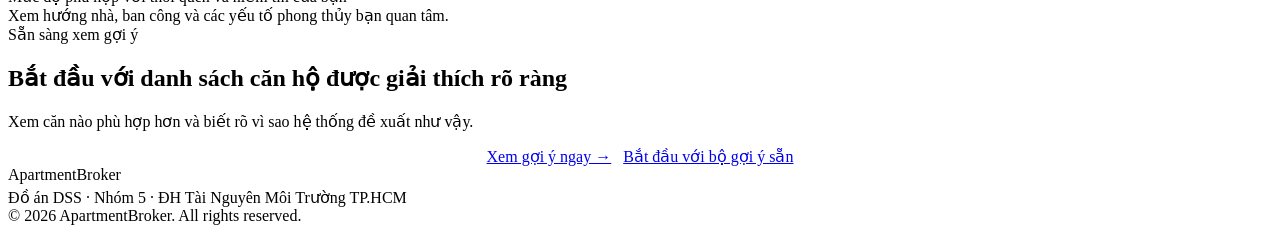
==== commit d0168e1d: "hiphop" ====
--- a/Page/index.html
+++ b/Page/index.html
@@ -14,7 +14,7 @@
 <body>
     <!-- Navigation -->
     <nav>
-        <a href="home" class="nav-logo">
+        <a href="/home" class="nav-logo">
             <div class="nav-logo-icon">
                 <svg viewBox="0 0 24 24">
                     <path d="M3 9l9-7 9 7v11a2 2 0 01-2 2H5a2 2 0 01-2-2z" />
@@ -24,36 +24,36 @@
             <span class="nav-brand">ApartmentBroker</span>
         </a>
         <div class="nav-links">
-            <a href="home">Trang chủ</a>
-            <a href="guide">Hướng dẫn AHP</a>
-            <a href="ahp">Phân tích AHP</a>
-            <a href="ahp" class="btn nav-cta">Bắt đầu ngay →</a>
+            <a href="/home">Trang chủ</a>
+            <a href="/guide">Hướng dẫn AHP</a>
+            <a href="/ahp">Phân tích AHP</a>
+            <a href="/ahp" class="btn nav-cta">Bắt đầu ngay →</a>
         </div>
     </nav>
 
     <!-- Hero -->
     <section class="hero">
         <div class="hero-left">
-            <div class="hero-tag">Hệ hỗ trợ ra quyết định · Nhóm 5</div>
-            <h1 class="hero-h1">Chọn căn hộ thông minh với <em>phương pháp AHP</em></h1>
-            <p class="hero-sub">Ứng dụng phương pháp Phân tích thứ bậc (AHP) để xác định trọng số tiêu chí theo sở thích
-                của bạn, sau đó xếp hạng căn hộ thực tế tại TP.HCM một cách khoa học và minh bạch.</p>
+            <div class="hero-tag">Công cụ gợi ý căn hộ dễ hiểu</div>
+            <h1 class="hero-h1">Tìm căn hộ phù hợp <em>nhanh hơn và rõ lý do hơn</em></h1>
+            <p class="hero-sub">So sánh các căn hộ tại TP.HCM theo những điều bạn thực sự quan tâm như giá, pháp lý,
+                tiện ích và không gian sống. Hệ thống tự tổng hợp ưu tiên và đưa ra danh sách gợi ý minh bạch.</p>
             <div class="hero-actions">
-                <a href="ahp.html" class="btn btn-primary">Phân tích AHP ngay →</a>
-                <a href="#how" class="btn btn-outline">Tìm hiểu thêm</a>
+                <a href="/ahp" class="btn btn-primary">Xem gợi ý ngay →</a>
+                <a href="#how" class="btn btn-outline">Xem cách hoạt động</a>
             </div>
             <div class="hero-stats">
                 <div>
-                    <div class="stat-n">Vô số</div>
-                    <div class="stat-l">Căn hộ thực tế</div>
+                    <div class="stat-n">87+</div>
+                    <div class="stat-l">Căn hộ trong bộ dữ liệu</div>
                 </div>
                 <div>
                     <div class="stat-n">8</div>
-                    <div class="stat-l">Tiêu chí AHP</div>
+                    <div class="stat-l">Tiêu chí để so sánh</div>
                 </div>
                 <div>
                     <div class="stat-n">2</div>
-                    <div class="stat-l">Chế độ đánh giá</div>
+                    <div class="stat-l">Cách bắt đầu</div>
                 </div>
             </div>
         </div>
@@ -111,35 +111,35 @@
     <!-- 2 MODES -->
     <section class="section section-alt" id="how">
         <div class="section-center fade-up">
-            <div class="section-tag">Hai chế độ phân tích</div>
-            <h2 class="section-h2">Chọn cách phù hợp với bạn</h2>
-            <p class="section-sub">Hệ thống cung cấp hai chế độ: sử dụng trọng số chuyên gia đã tính sẵn, hoặc tự nhập
-                ma trận so sánh cặp AHP theo ưu tiên riêng của bạn.</p>
+            <div class="section-tag">Hai cách bắt đầu</div>
+            <h2 class="section-h2">Chọn cách dùng phù hợp với bạn</h2>
+            <p class="section-sub">Nếu bạn muốn có gợi ý ngay, hãy dùng bộ ưu tiên đã được chuẩn bị sẵn. Nếu bạn muốn
+                kết quả phản ánh đúng gu của mình, hãy tự chọn mức độ quan trọng giữa các tiêu chí.</p>
         </div>
         <div class="modes-grid fade-up">
-            <a href="ahp.html?mode=expert" class="mode-card">
-                <span class="mode-badge badge-navy">Được đề xuất</span>
+            <a href="/ahp?mode=expert" class="mode-card">
+                <span class="mode-badge badge-navy">Phù hợp để bắt đầu</span>
                 <div class="mode-icon icon-navy">🎓</div>
-                <div class="mode-title">Chế độ Chuyên gia</div>
-                <div class="mode-desc">Sử dụng bộ trọng số AHP đã được tính toán bởi chuyên gia bất động sản, dựa trên
-                    nghiên cứu thị trường TP.HCM. Phù hợp khi bạn không có nhiều thời gian.</div>
+                <div class="mode-title">Dùng bộ gợi ý sẵn</div>
+                <div class="mode-desc">Hệ thống dùng sẵn một bộ ưu tiên đã kiểm chứng cho bối cảnh mua căn hộ tại
+                    TP.HCM. Phù hợp khi bạn muốn xem kết quả nhanh mà không cần tự điền ma trận.</div>
                 <div class="mode-points">
-                    <div class="mode-point">Trọng số đã được kiểm chứng (CR &lt; 10%)</div>
-                    <div class="mode-point">Kết quả ngay lập tức</div>
-                    <div class="mode-point">Phù hợp đại đa số người mua</div>
+                    <div class="mode-point">Có thể dùng ngay trong vài giây</div>
+                    <div class="mode-point">Ưu tiên phù hợp mặt bằng người mua phổ thông</div>
+                    <div class="mode-point">Có giải thích rõ vì sao căn hộ được xếp hạng cao</div>
                 </div>
                 <div class="mode-arrow">Dùng ngay <span>→</span></div>
             </a>
-            <a href="ahp.html?mode=custom" class="mode-card gold">
-                <span class="mode-badge badge-gold">Cá nhân hóa</span>
+            <a href="/ahp?mode=custom" class="mode-card gold">
+                <span class="mode-badge badge-gold">Theo đúng ưu tiên của bạn</span>
                 <div class="mode-icon icon-gold">⚖️</div>
-                <div class="mode-title">Tự nhập Ma trận AHP</div>
-                <div class="mode-desc">Nhập trực tiếp ma trận so sánh cặp 8×8 theo đánh giá của bạn. Hệ thống tính toán
-                    trọng số, kiểm tra CR và xếp hạng căn hộ theo đúng sở thích của bạn.</div>
+                <div class="mode-title">Tự chọn mức ưu tiên</div>
+                <div class="mode-desc">Bạn tự nói điều gì quan trọng hơn với mình, ví dụ giá hay pháp lý. Hệ thống sẽ
+                    tự tính lại trọng số và đưa ra kết quả theo đúng cách bạn cân nhắc.</div>
                 <div class="mode-points">
-                    <div class="mode-point">Hoàn toàn cá nhân hóa theo nhu cầu</div>
-                    <div class="mode-point">Kiểm tra tỷ số nhất quán CR tự động</div>
-                    <div class="mode-point">Lưu và so sánh nhiều kịch bản</div>
+                    <div class="mode-point">Phù hợp khi bạn có ưu tiên rất riêng</div>
+                    <div class="mode-point">Hệ thống tự kiểm tra độ nhất quán khi bạn nhập</div>
+                    <div class="mode-point">Dễ so sánh nhiều kịch bản khác nhau</div>
                 </div>
                 <div class="mode-arrow" style="color:var(--gold)">Tùy chỉnh ngay <span>→</span></div>
             </a>
@@ -156,27 +156,26 @@
             <div class="step">
                 <div class="step-num">1</div>
                 <div class="step-line"></div>
-                <div class="step-title">Chọn chế độ</div>
-                <div class="step-desc">Chọn dùng trọng số chuyên gia hoặc tự nhập ma trận AHP cá nhân.</div>
+                <div class="step-title">Chọn cách bắt đầu</div>
+                <div class="step-desc">Bạn có thể dùng bộ gợi ý sẵn để xem nhanh, hoặc tự chọn mức ưu tiên theo nhu cầu của mình.</div>
             </div>
             <div class="step">
                 <div class="step-num">2</div>
                 <div class="step-line"></div>
-                <div class="step-title">Nhập ma trận</div>
-                <div class="step-desc">So sánh mức độ quan trọng giữa 8 tiêu chí theo thang điểm Saaty 1–9.</div>
+                <div class="step-title">Cho biết điều bạn ưu tiên</div>
+                <div class="step-desc">So sánh các tiêu chí như giá, pháp lý hay tiện ích để hệ thống hiểu điều gì quan trọng hơn với bạn.</div>
             </div>
             <div class="step">
                 <div class="step-num">3</div>
                 <div class="step-line"></div>
-                <div class="step-title">Kiểm tra CR</div>
-                <div class="step-desc">Hệ thống tính CR tự động. Nếu CR &lt; 10% ma trận nhất quán và được chấp nhận.
-                </div>
+                <div class="step-title">Hệ thống kiểm tra giúp bạn</div>
+                <div class="step-desc">Công cụ tự phát hiện khi các lựa chọn của bạn bị mâu thuẫn và gợi ý để kết quả đáng tin cậy hơn.</div>
             </div>
             <div class="step">
                 <div class="step-num">4</div>
                 <div class="step-line"></div>
-                <div class="step-title">Xem kết quả</div>
-                <div class="step-desc">Danh sách các căn hộ được xếp hạng cùng biểu đồ trực quan chi tiết.</div>
+                <div class="step-title">Xem gợi ý căn hộ phù hợp</div>
+                <div class="step-desc">Nhận danh sách căn hộ được xếp hạng kèm giải thích rõ vì sao một căn được đề xuất cao hơn.</div>
             </div>
         </div>
     </section>
@@ -184,59 +183,59 @@
     <!-- CRITERIA -->
     <section class="section section-alt">
         <div class="section-center fade-up">
-            <div class="section-tag">8 Tiêu chí AHP</div>
-            <h2 class="section-h2">Đánh giá toàn diện</h2>
-            <p class="section-sub">Mỗi căn hộ được chấm điểm trên 8 tiêu chí, sau đó tổng hợp theo trọng số AHP bạn đã
-                chọn.</p>
+            <div class="section-tag">8 nhóm tiêu chí</div>
+            <h2 class="section-h2">Nhìn căn hộ theo đúng điều người mua quan tâm</h2>
+            <p class="section-sub">Thay vì chỉ nhìn giá, hệ thống so sánh căn hộ trên 8 nhóm yếu tố quen thuộc rồi
+                tổng hợp thành một danh sách gợi ý dễ hiểu.</p>
         </div>
         <div class="criteria-grid fade-up">
             <div class="crit">
                 <div class="crit-dot" style="background:#2563eb"></div>
-                <div class="crit-id">C1 · Tài chính</div>
-                <div class="crit-name">Giá bán & giá/m²</div>
-                <div class="crit-desc">Mức giá phù hợp ngân sách, tỷ lệ giá trên diện tích</div>
+                <div class="crit-id">Tài chính</div>
+                <div class="crit-name">Mức giá có vừa ngân sách không</div>
+                <div class="crit-desc">So sánh giá bán, giá theo m² và độ phù hợp với khả năng chi trả.</div>
             </div>
             <div class="crit">
                 <div class="crit-dot" style="background:#16a34a"></div>
-                <div class="crit-id">C2 · Nội thất</div>
-                <div class="crit-name">Chất lượng hoàn thiện</div>
-                <div class="crit-desc">Cao cấp / Đầy đủ / Cơ bản / Không có nội thất</div>
+                <div class="crit-id">Nội thất</div>
+                <div class="crit-name">Mức độ hoàn thiện khi nhận nhà</div>
+                <div class="crit-desc">Đánh giá căn hộ đã đầy đủ, cơ bản hay cần đầu tư thêm.</div>
             </div>
             <div class="crit">
                 <div class="crit-dot" style="background:#9333ea"></div>
-                <div class="crit-id">C3 · Chủ đầu tư</div>
-                <div class="crit-name">Thương hiệu dự án</div>
-                <div class="crit-desc">Uy tín CĐT: Vinhomes, Masterise, Phú Mỹ Hưng...</div>
+                <div class="crit-id">Chủ đầu tư</div>
+                <div class="crit-name">Mức độ yên tâm về dự án</div>
+                <div class="crit-desc">Xem xét uy tín thương hiệu, chất lượng bàn giao và độ tin cậy.</div>
             </div>
             <div class="crit">
                 <div class="crit-dot" style="background:#c8922a"></div>
-                <div class="crit-id">C4 · Pháp lý</div>
-                <div class="crit-name">Loại giấy tờ</div>
-                <div class="crit-desc">Sổ đỏ/hồng · Giấy tờ hợp lệ · Hợp đồng mua bán</div>
+                <div class="crit-id">Pháp lý</div>
+                <div class="crit-name">Mức độ rõ ràng của giấy tờ</div>
+                <div class="crit-desc">Ưu tiên căn hộ có hồ sơ minh bạch và mức an tâm cao khi giao dịch.</div>
             </div>
             <div class="crit">
                 <div class="crit-dot" style="background:#0891b2"></div>
-                <div class="crit-id">C5 · Hạ tầng XH</div>
-                <div class="crit-name">Tiện ích xung quanh</div>
-                <div class="crit-desc">Bệnh viện, trường học, chợ/siêu thị, metro</div>
+                <div class="crit-id">Hạ tầng xung quanh</div>
+                <div class="crit-name">Khu vực sống có tiện không</div>
+                <div class="crit-desc">Bệnh viện, trường học, chợ, siêu thị và khả năng kết nối đi lại.</div>
             </div>
             <div class="crit">
                 <div class="crit-dot" style="background:#dc2626"></div>
-                <div class="crit-id">C6 · Tiện ích NK</div>
-                <div class="crit-name">Nội khu dự án</div>
-                <div class="crit-desc">Hồ bơi, gym, thang máy, bãi xe, bảo vệ 24/7</div>
+                <div class="crit-id">Tiện ích nội khu</div>
+                <div class="crit-name">Chất lượng trải nghiệm bên trong dự án</div>
+                <div class="crit-desc">Xem dự án có hồ bơi, gym, bãi xe, bảo vệ và các tiện ích thường dùng hay không.</div>
             </div>
             <div class="crit">
                 <div class="crit-dot" style="background:#7c3aed"></div>
-                <div class="crit-id">C7 · Ngoại thất</div>
-                <div class="crit-name">Diện tích & không gian</div>
-                <div class="crit-desc">Diện tích sử dụng, số phòng ngủ, tầng cao</div>
+                <div class="crit-id">Không gian sống</div>
+                <div class="crit-name">Diện tích và cách bố trí có hợp nhu cầu không</div>
+                <div class="crit-desc">Đánh giá diện tích sử dụng, số phòng ngủ và cảm giác rộng rãi.</div>
             </div>
             <div class="crit">
                 <div class="crit-dot" style="background:#d97706"></div>
-                <div class="crit-id">C8 · Phong thủy</div>
-                <div class="crit-name">Hướng nhà & ban công</div>
-                <div class="crit-desc">Đông Nam, Đông Bắc, Nam... theo phong thủy học</div>
+                <div class="crit-id">Hướng và phong thủy</div>
+                <div class="crit-name">Mức độ phù hợp với thói quen và niềm tin của bạn</div>
+                <div class="crit-desc">Xem hướng nhà, ban công và các yếu tố phong thủy bạn quan tâm.</div>
             </div>
         </div>
     </section>
@@ -244,12 +243,12 @@
     <!-- CTA -->
     <section class="cta-section">
         <div style="position:relative;z-index:1">
-            <div class="section-tag" style="color:var(--gold2);margin-bottom:16px">Bắt đầu ngay hôm nay</div>
-            <h2 class="cta-h2">Tìm căn hộ phù hợp nhất với bạn</h2>
-            <p class="cta-sub">Phân tích các căn hộ thực tế tại TP.HCM chỉ trong vài phút</p>
+            <div class="section-tag" style="color:var(--gold2);margin-bottom:16px">Sẵn sàng xem gợi ý</div>
+            <h2 class="cta-h2">Bắt đầu với danh sách căn hộ được giải thích rõ ràng</h2>
+            <p class="cta-sub">Xem căn nào phù hợp hơn và biết rõ vì sao hệ thống đề xuất như vậy.</p>
             <div style="display:flex;gap:12px;justify-content:center;flex-wrap:wrap">
-                <a href="ahp.html" class="btn btn-gold">Phân tích AHP ngay →</a>
-                <a href="ahp.html?mode=expert" class="btn btn-ghost-white">Dùng trọng số chuyên gia</a>
+                <a href="/ahp" class="btn btn-gold">Xem gợi ý ngay →</a>
+                <a href="/ahp?mode=expert" class="btn btn-ghost-white">Bắt đầu với bộ gợi ý sẵn</a>
             </div>
         </div>
     </section>
@@ -272,4 +271,4 @@
     </script>
 </body>
 
-</html>+</html>
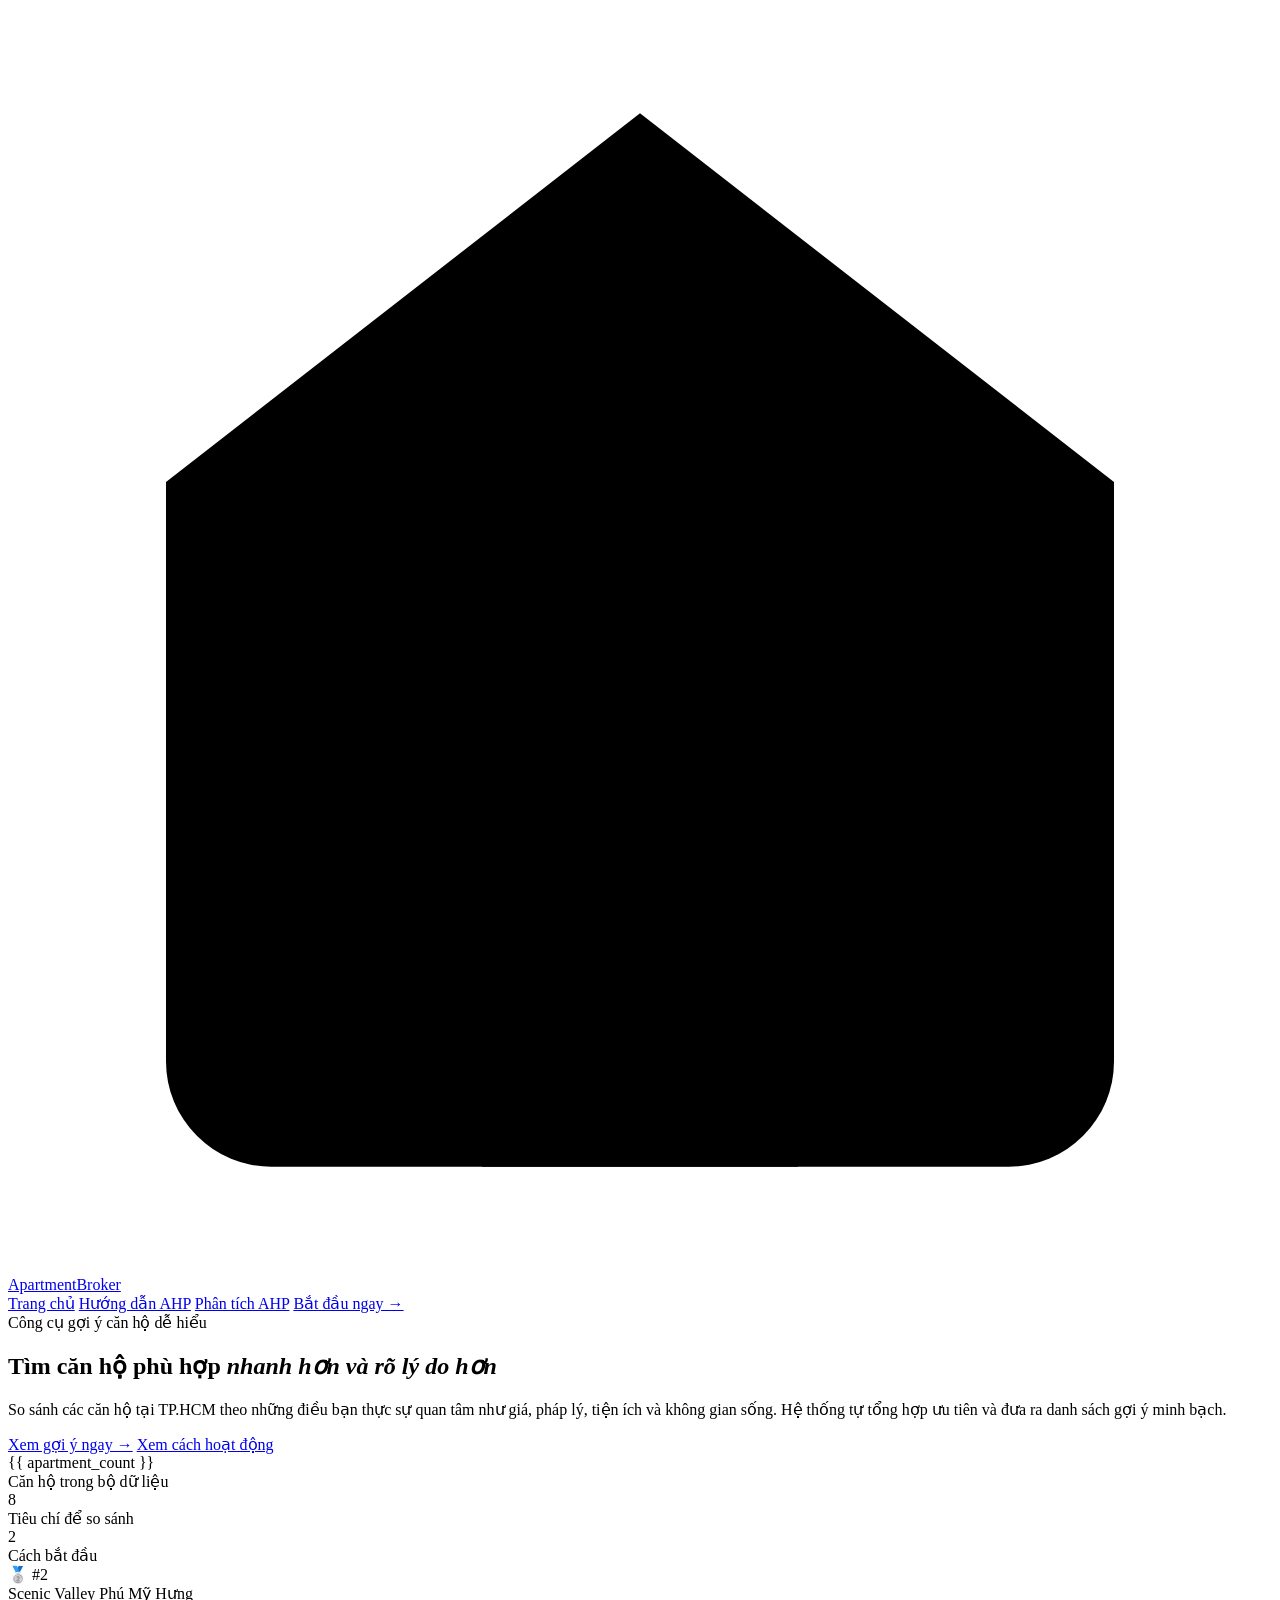
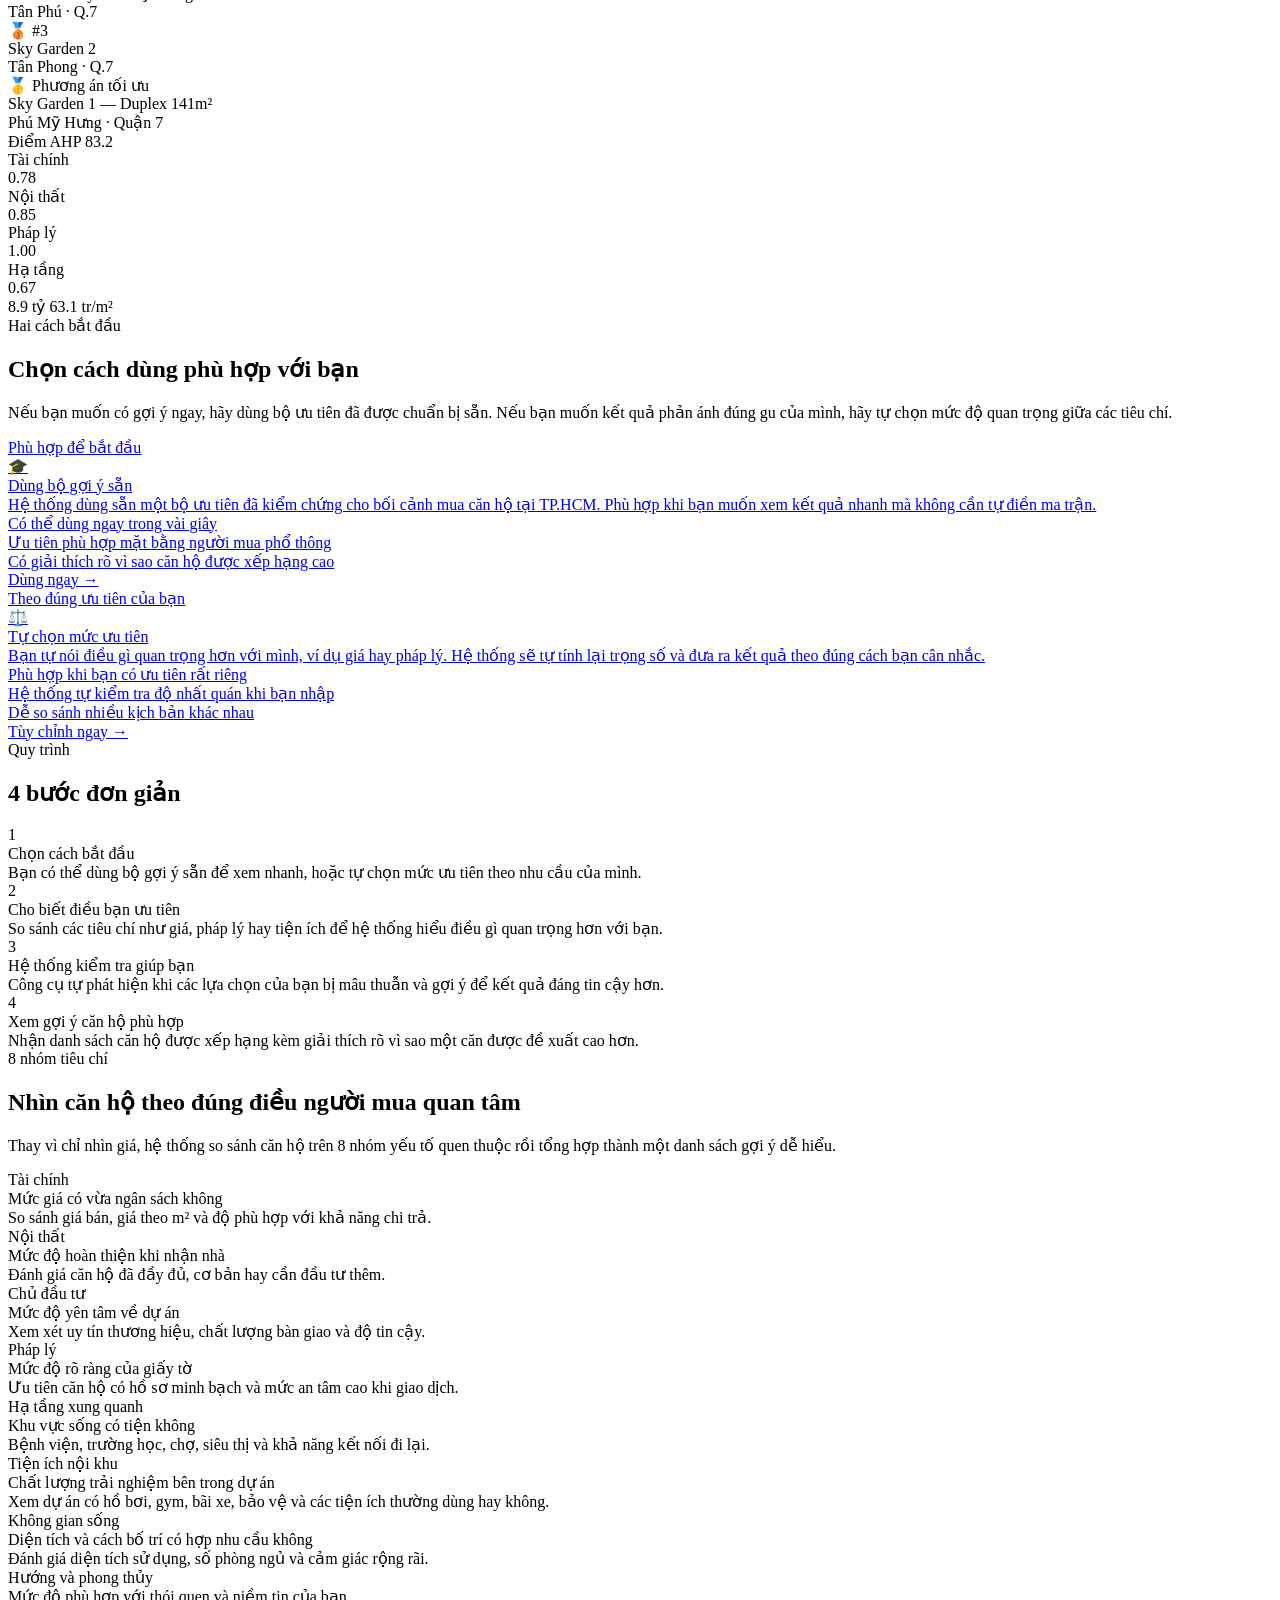
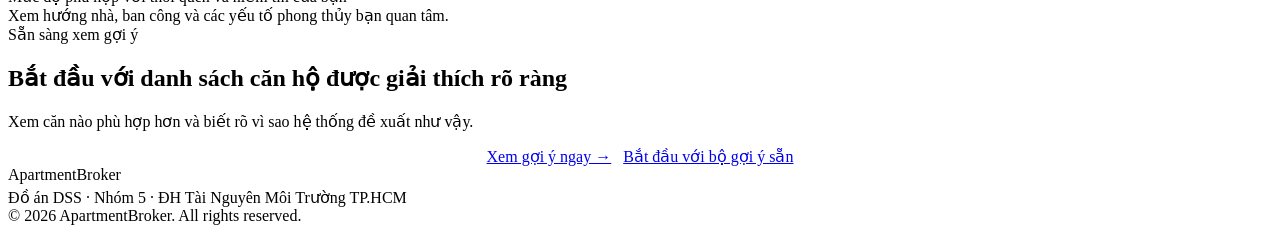
==== commit 66398e1b: "ahp-department v2" ====
--- a/Page/index.html
+++ b/Page/index.html
@@ -44,7 +44,7 @@
             </div>
             <div class="hero-stats">
                 <div>
-                    <div class="stat-n">87+</div>
+                    <div class="stat-n">{{ apartment_count }}</div>
                     <div class="stat-l">Căn hộ trong bộ dữ liệu</div>
                 </div>
                 <div>
@@ -157,25 +157,29 @@
                 <div class="step-num">1</div>
                 <div class="step-line"></div>
                 <div class="step-title">Chọn cách bắt đầu</div>
-                <div class="step-desc">Bạn có thể dùng bộ gợi ý sẵn để xem nhanh, hoặc tự chọn mức ưu tiên theo nhu cầu của mình.</div>
+                <div class="step-desc">Bạn có thể dùng bộ gợi ý sẵn để xem nhanh, hoặc tự chọn mức ưu tiên theo nhu cầu
+                    của mình.</div>
             </div>
             <div class="step">
                 <div class="step-num">2</div>
                 <div class="step-line"></div>
                 <div class="step-title">Cho biết điều bạn ưu tiên</div>
-                <div class="step-desc">So sánh các tiêu chí như giá, pháp lý hay tiện ích để hệ thống hiểu điều gì quan trọng hơn với bạn.</div>
+                <div class="step-desc">So sánh các tiêu chí như giá, pháp lý hay tiện ích để hệ thống hiểu điều gì quan
+                    trọng hơn với bạn.</div>
             </div>
             <div class="step">
                 <div class="step-num">3</div>
                 <div class="step-line"></div>
                 <div class="step-title">Hệ thống kiểm tra giúp bạn</div>
-                <div class="step-desc">Công cụ tự phát hiện khi các lựa chọn của bạn bị mâu thuẫn và gợi ý để kết quả đáng tin cậy hơn.</div>
+                <div class="step-desc">Công cụ tự phát hiện khi các lựa chọn của bạn bị mâu thuẫn và gợi ý để kết quả
+                    đáng tin cậy hơn.</div>
             </div>
             <div class="step">
                 <div class="step-num">4</div>
                 <div class="step-line"></div>
                 <div class="step-title">Xem gợi ý căn hộ phù hợp</div>
-                <div class="step-desc">Nhận danh sách căn hộ được xếp hạng kèm giải thích rõ vì sao một căn được đề xuất cao hơn.</div>
+                <div class="step-desc">Nhận danh sách căn hộ được xếp hạng kèm giải thích rõ vì sao một căn được đề xuất
+                    cao hơn.</div>
             </div>
         </div>
     </section>
@@ -223,7 +227,8 @@
                 <div class="crit-dot" style="background:#dc2626"></div>
                 <div class="crit-id">Tiện ích nội khu</div>
                 <div class="crit-name">Chất lượng trải nghiệm bên trong dự án</div>
-                <div class="crit-desc">Xem dự án có hồ bơi, gym, bãi xe, bảo vệ và các tiện ích thường dùng hay không.</div>
+                <div class="crit-desc">Xem dự án có hồ bơi, gym, bãi xe, bảo vệ và các tiện ích thường dùng hay không.
+                </div>
             </div>
             <div class="crit">
                 <div class="crit-dot" style="background:#7c3aed"></div>
